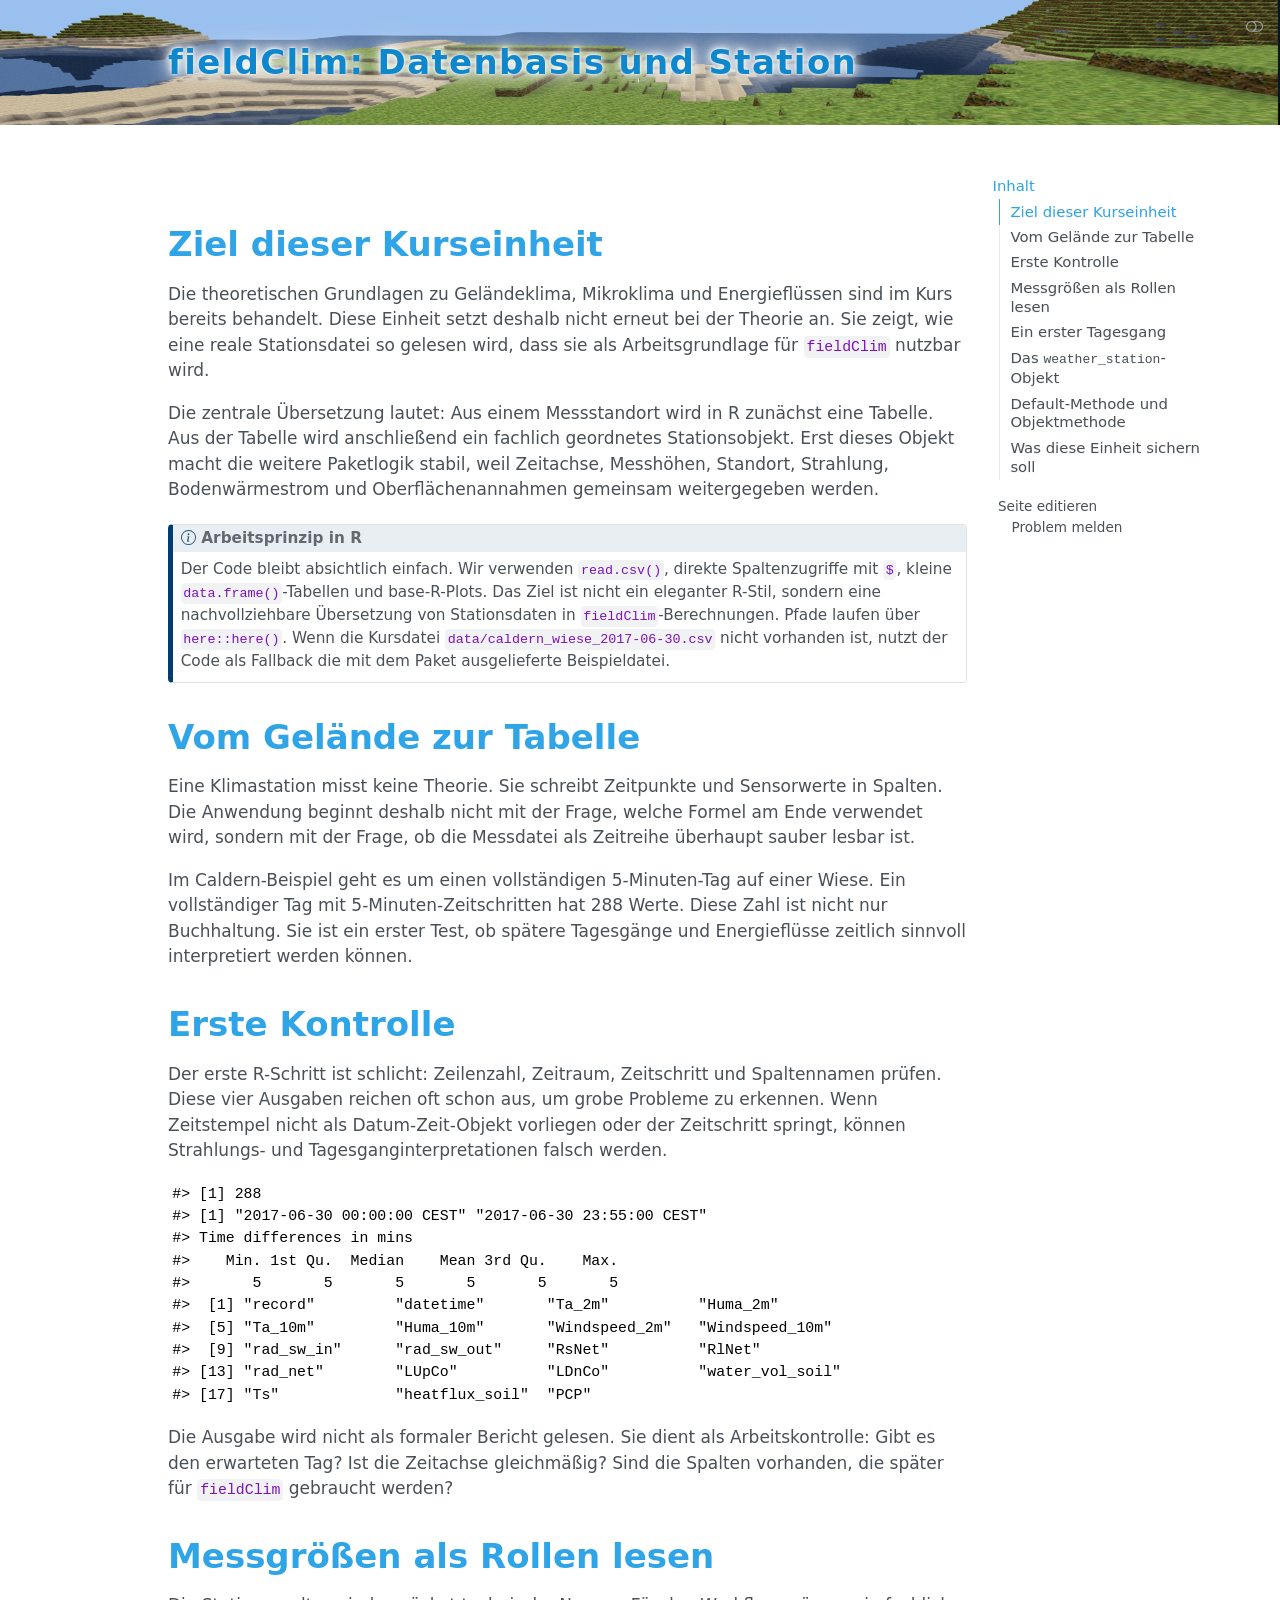
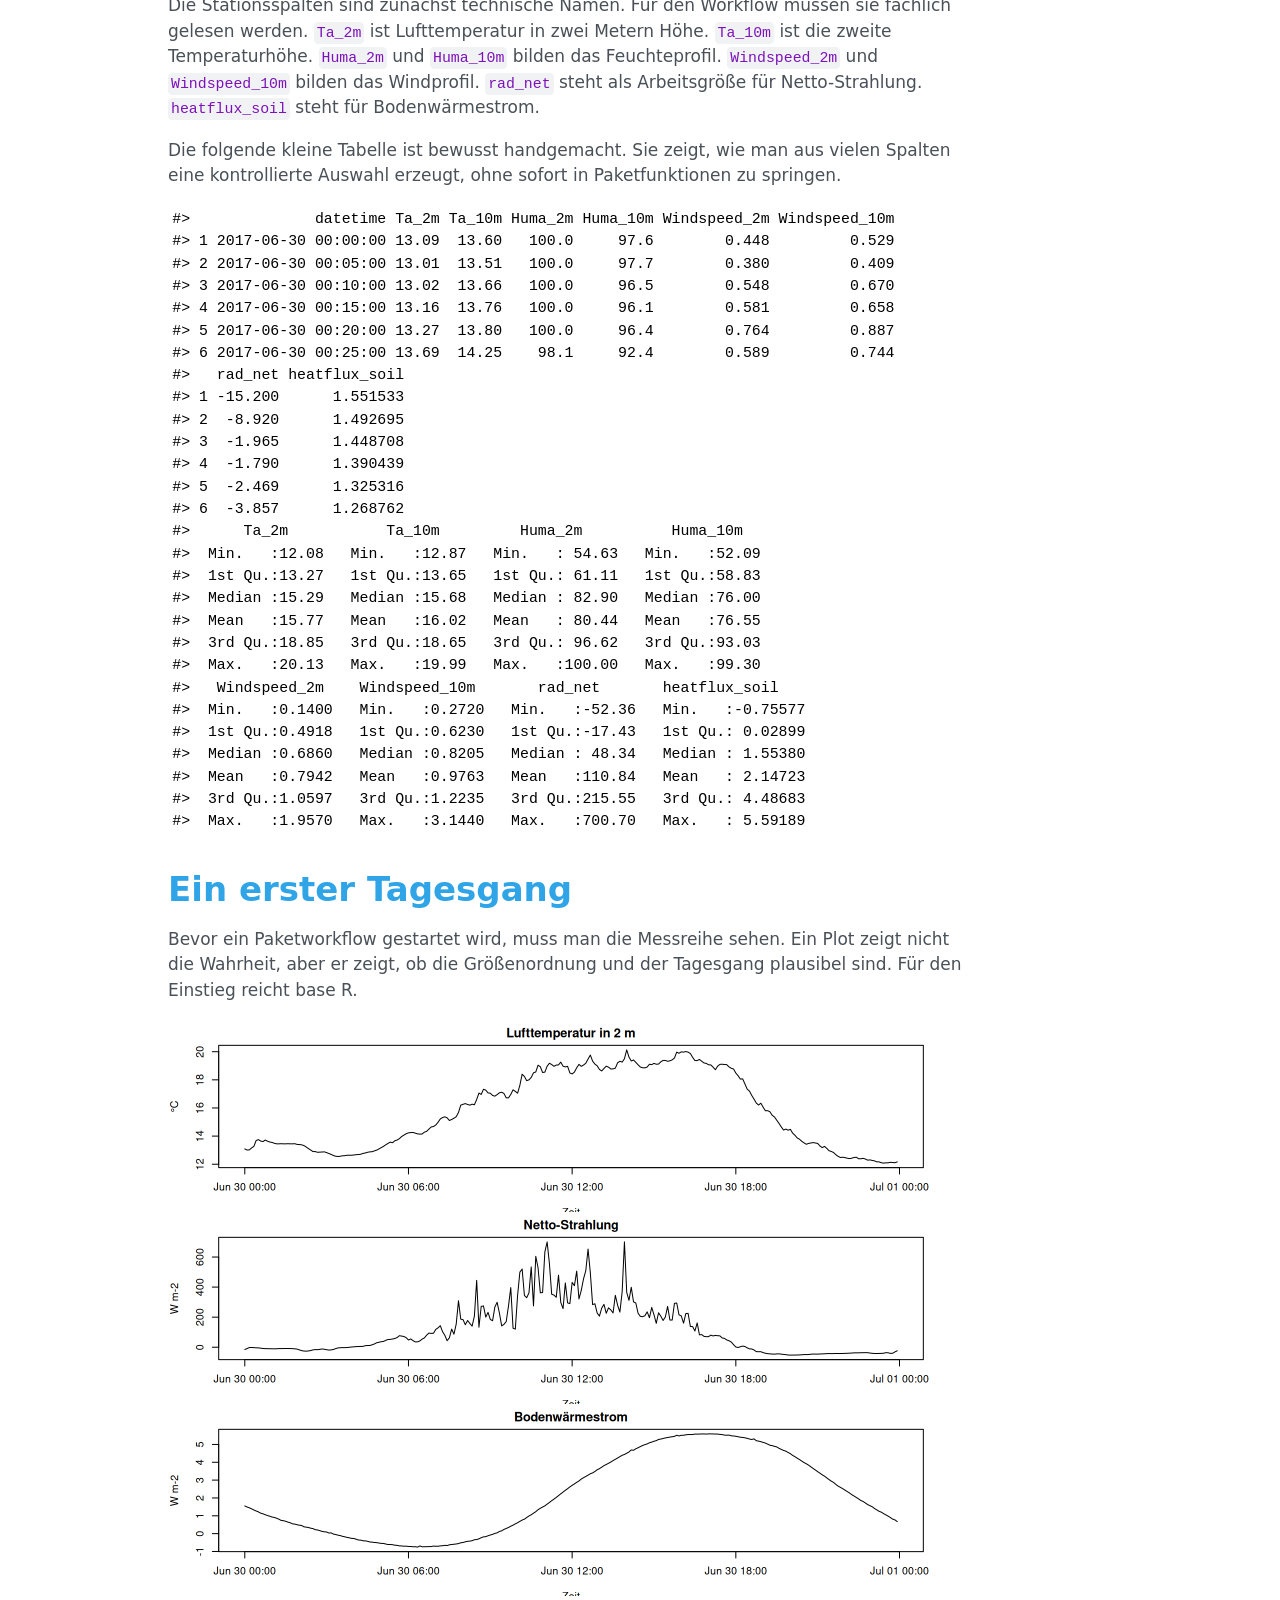
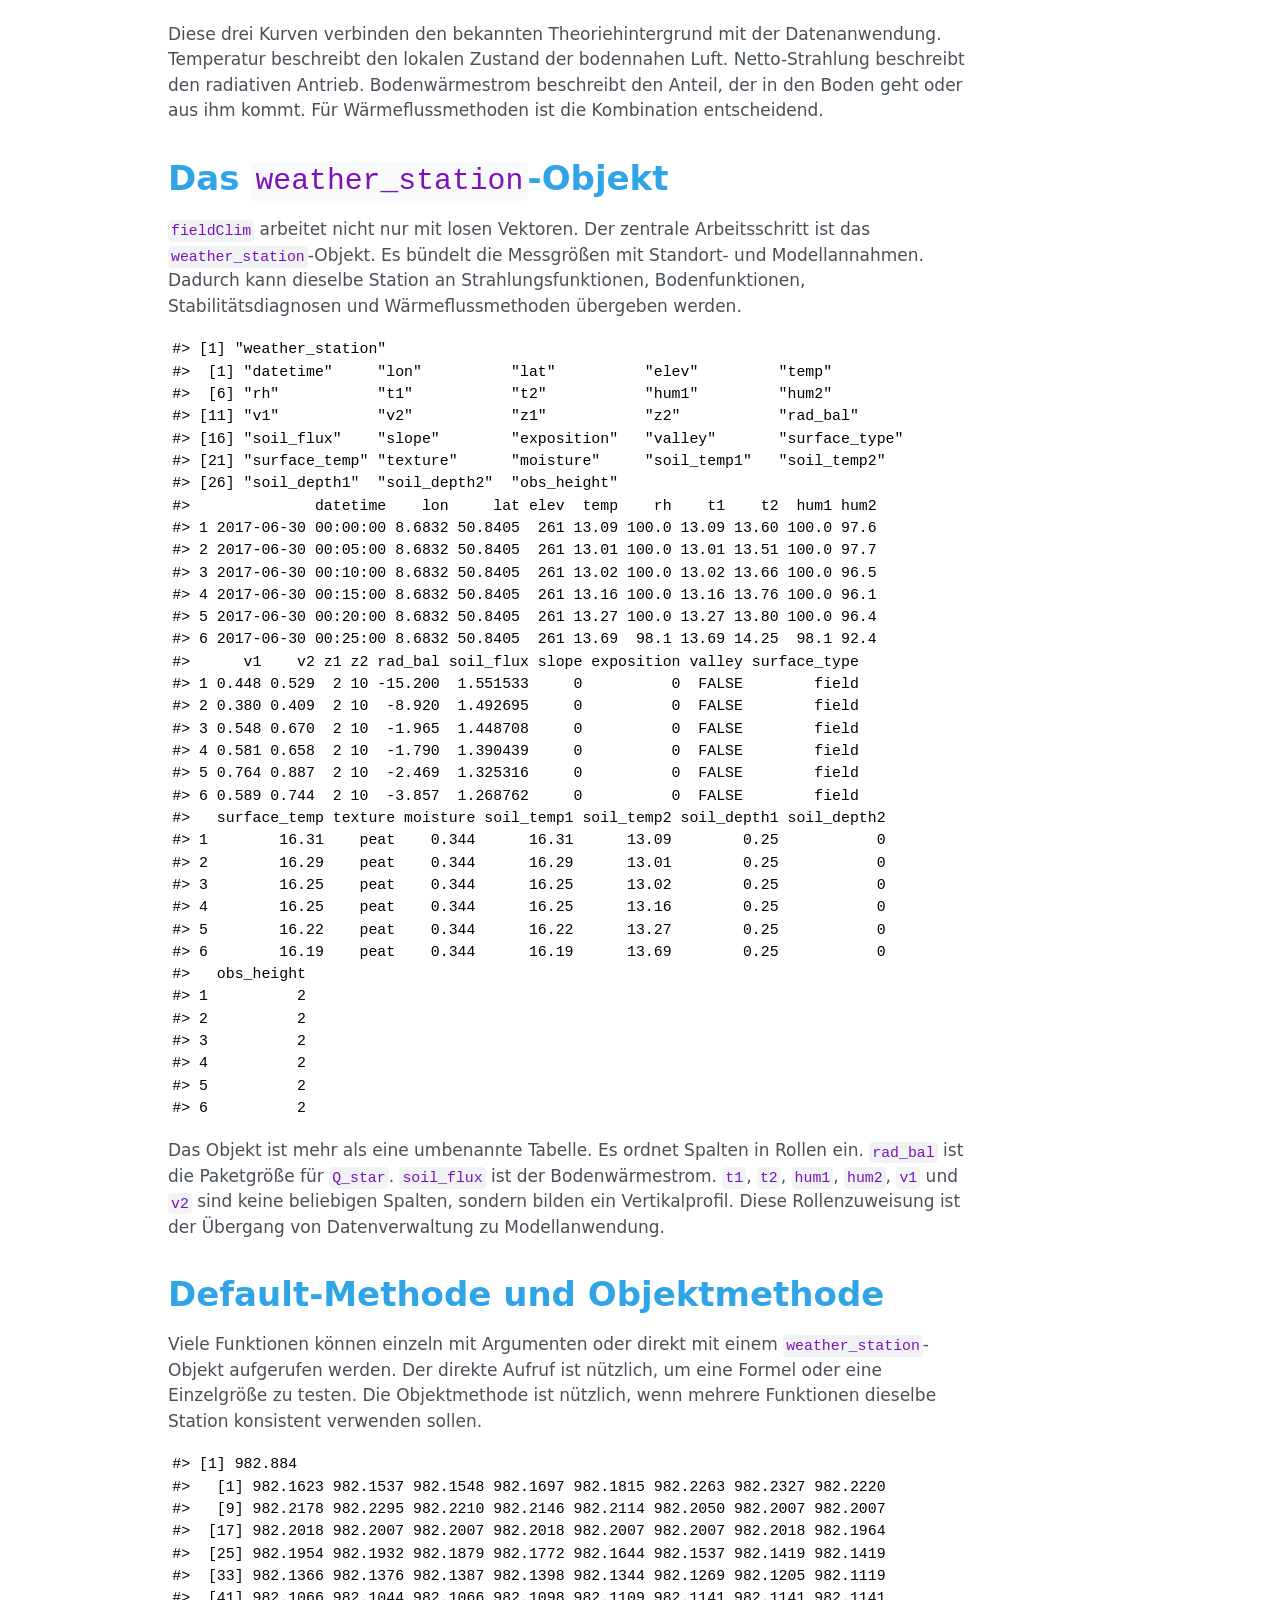
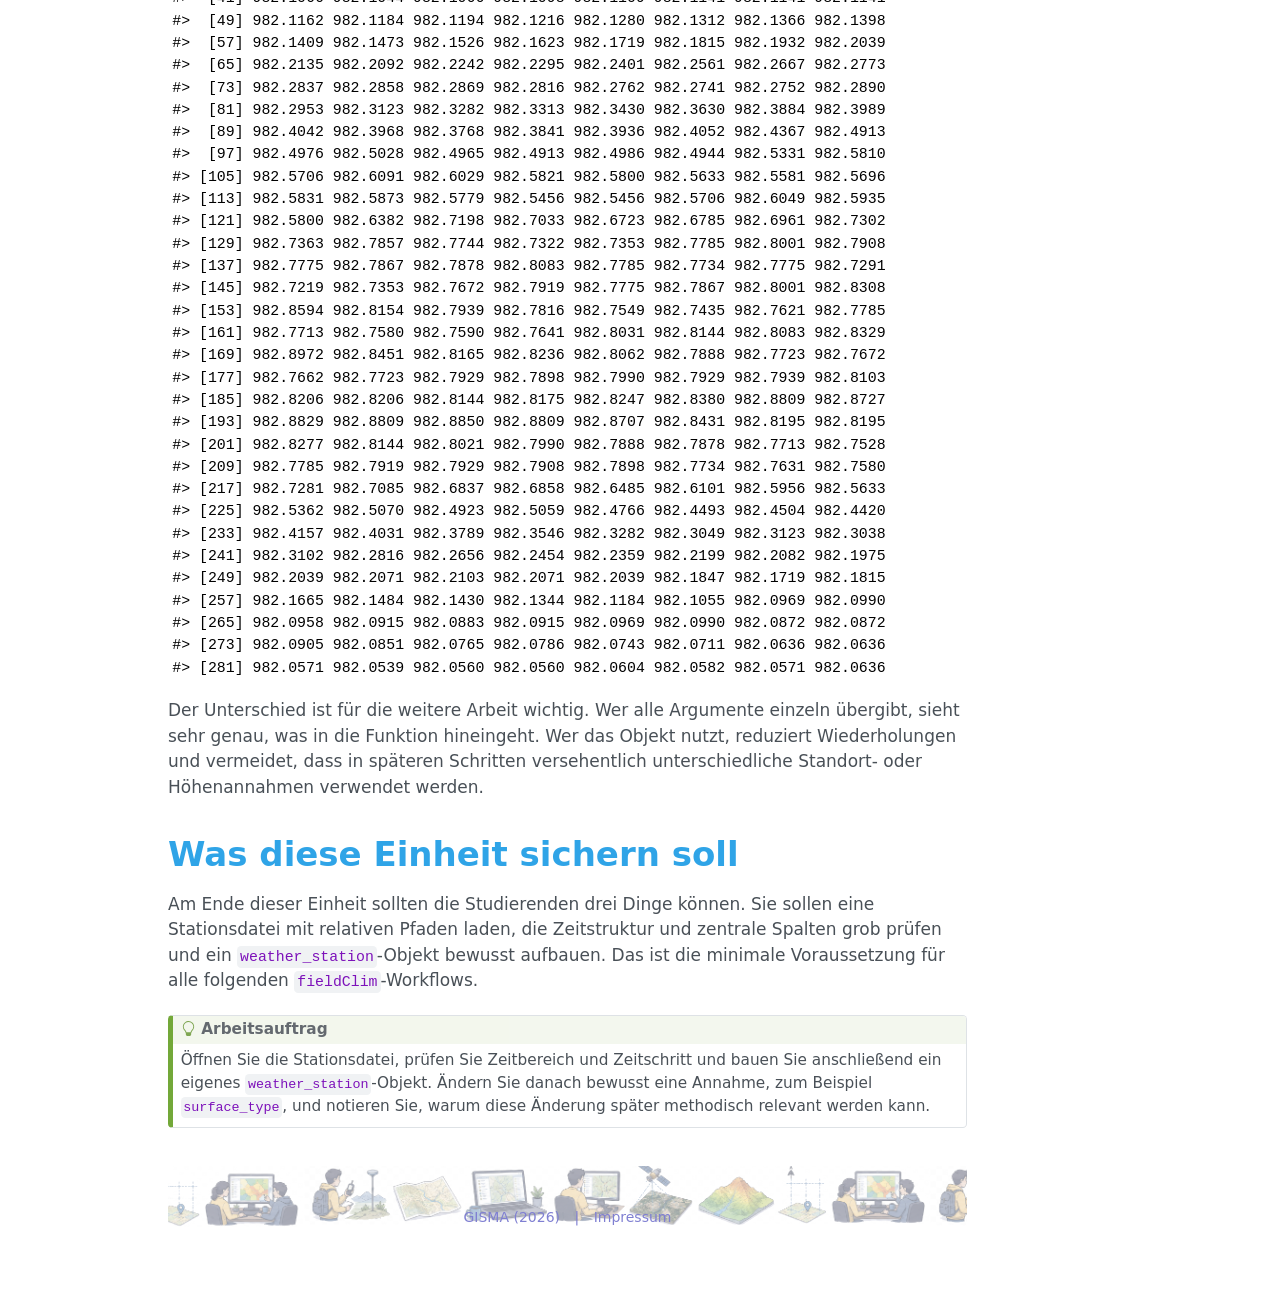
==== docs/unit01/L01_fieldclim_datenbasis_und_station.html @ e34dc6e7 "init" ====
<!DOCTYPE html>
<html xmlns="http://www.w3.org/1999/xhtml" lang="de" xml:lang="de"><head>

<meta charset="utf-8">
<meta name="generator" content="quarto-1.8.26">

<meta name="viewport" content="width=device-width, initial-scale=1.0, user-scalable=yes">


<title>fieldClim: Datenbasis und Station – Geländeklimatologie</title>
<style>
code{white-space: pre-wrap;}
span.smallcaps{font-variant: small-caps;}
div.columns{display: flex; gap: min(4vw, 1.5em);}
div.column{flex: auto; overflow-x: auto;}
div.hanging-indent{margin-left: 1.5em; text-indent: -1.5em;}
ul.task-list{list-style: none;}
ul.task-list li input[type="checkbox"] {
  width: 0.8em;
  margin: 0 0.8em 0.2em -1em; /* quarto-specific, see https://github.com/quarto-dev/quarto-cli/issues/4556 */ 
  vertical-align: middle;
}
</style>


<script src="../site_libs/quarto-nav/quarto-nav.js"></script>
<script src="../site_libs/clipboard/clipboard.min.js"></script>
<script src="../site_libs/quarto-search/autocomplete.umd.js"></script>
<script src="../site_libs/quarto-search/fuse.min.js"></script>
<script src="../site_libs/quarto-search/quarto-search.js"></script>
<meta name="quarto:offset" content="../">
<link href="..//images/logo.png" rel="icon" type="image/png">
<script src="../site_libs/quarto-html/quarto.js" type="module"></script>
<script src="../site_libs/quarto-html/tabsets/tabsets.js" type="module"></script>
<script src="../site_libs/quarto-html/axe/axe-check.js" type="module"></script>
<script src="../site_libs/quarto-html/popper.min.js"></script>
<script src="../site_libs/quarto-html/tippy.umd.min.js"></script>
<script src="../site_libs/quarto-html/anchor.min.js"></script>
<link href="../site_libs/quarto-html/tippy.css" rel="stylesheet">
<link href="../site_libs/quarto-html/quarto-syntax-highlighting-597958c53c93a607afca12fd375c57ed.css" rel="stylesheet" class="quarto-color-scheme" id="quarto-text-highlighting-styles">
<link href="../site_libs/quarto-html/quarto-syntax-highlighting-dark-7ac2f9da8c2617a4fdd15004b4601015.css" rel="stylesheet" class="quarto-color-scheme quarto-color-alternate" id="quarto-text-highlighting-styles">
<link href="../site_libs/quarto-html/quarto-syntax-highlighting-597958c53c93a607afca12fd375c57ed.css" rel="stylesheet" class="quarto-color-scheme-extra" id="quarto-text-highlighting-styles">
<script src="../site_libs/bootstrap/bootstrap.min.js"></script>
<link href="../site_libs/bootstrap/bootstrap-icons.css" rel="stylesheet">
<link href="../site_libs/bootstrap/bootstrap-ff1c0b2f8310f0453cff04f36a6b9d09.min.css" rel="stylesheet" append-hash="true" class="quarto-color-scheme" id="quarto-bootstrap" data-mode="light">
<link href="../site_libs/bootstrap/bootstrap-dark-c491359cee83905d50b347cb1f39f111.min.css" rel="stylesheet" append-hash="true" class="quarto-color-scheme quarto-color-alternate" id="quarto-bootstrap" data-mode="dark">
<link href="../site_libs/bootstrap/bootstrap-ff1c0b2f8310f0453cff04f36a6b9d09.min.css" rel="stylesheet" append-hash="true" class="quarto-color-scheme-extra" id="quarto-bootstrap" data-mode="light">
<script id="quarto-search-options" type="application/json">{
  "location": "navbar",
  "copy-button": false,
  "collapse-after": 3,
  "panel-placement": "end",
  "type": "textbox",
  "limit": 50,
  "keyboard-shortcut": [
    "f",
    "/",
    "s"
  ],
  "language": {
    "search-no-results-text": "Keine Treffer",
    "search-matching-documents-text": "Treffer",
    "search-copy-link-title": "Link in die Suche kopieren",
    "search-hide-matches-text": "Zusätzliche Treffer verbergen",
    "search-more-match-text": "weitere Treffer in diesem Dokument",
    "search-more-matches-text": "weitere Treffer in diesem Dokument",
    "search-clear-button-title": "Zurücksetzen",
    "search-text-placeholder": "",
    "search-detached-cancel-button-title": "Abbrechen",
    "search-submit-button-title": "Abschicken",
    "search-label": "Suchen"
  }
}</script>
<style>

      .quarto-title-block .quarto-title-banner h1,
      .quarto-title-block .quarto-title-banner h2,
      .quarto-title-block .quarto-title-banner h3,
      .quarto-title-block .quarto-title-banner h4,
      .quarto-title-block .quarto-title-banner h5,
      .quarto-title-block .quarto-title-banner h6
      {
        color: black;
      }

      .quarto-title-block .quarto-title-banner {
        color: black;
background-image: url(../images/splash_L01_1.png);
background-size: cover;
      }
</style>
<style>
  .footer-wrapper {
    position: relative;
  }
  .footer-banner {
    bottom: 0;
    left: 0;
    right: 0;
    height: 75px;
    text-align: center;
    line-height: 75px; /* Vertically centers text within the height */
    color: #0000A5;
    font-size: 14px; /* Smaller font size */
    z-index: 1000;
    overflow: hidden;
    background: url('../images/banner3.png') repeat-x; 
    opacity: 0.5;  /* Makes the image 50% fainter */
    
  }
    
  
  .footer-banner a {
    color: #0000A5; /* Dark red with 80% opacity */
    text-decoration: none;
    padding: 0 10px;
  }

</style>


<link rel="stylesheet" href="../css/styles.css">
<meta property="og:title" content="fieldClim: Datenbasis und Station – Geländeklimatologie">
<meta property="og:description" content="">
<meta property="og:image" content="https://gisma-courses.github.io/topoclimate/unit01/L01_fieldclim_datenbasis_und_station_files/figure-html/first-base-plot-1.png">
<meta property="og:site_name" content="Geländeklimatologie">
<meta property="og:image:height" content="1152">
<meta property="og:image:width" content="1536">
<meta name="twitter:title" content="fieldClim: Datenbasis und Station – Geländeklimatologie">
<meta name="twitter:description" content="">
<meta name="twitter:image" content="https://gisma-courses.github.io/topoclimate/unit01/L01_fieldclim_datenbasis_und_station_files/figure-html/first-base-plot-1.png">
<meta name="twitter:creator" content="@gisma">
<meta name="twitter:image-height" content="1152">
<meta name="twitter:image-width" content="1536">
<meta name="twitter:card" content="summary_large_image">
</head>

<body class="quarto-light"><script id="quarto-html-before-body" type="application/javascript">
    const toggleBodyColorMode = (bsSheetEl) => {
      const mode = bsSheetEl.getAttribute("data-mode");
      const bodyEl = window.document.querySelector("body");
      if (mode === "dark") {
        bodyEl.classList.add("quarto-dark");
        bodyEl.classList.remove("quarto-light");
      } else {
        bodyEl.classList.add("quarto-light");
        bodyEl.classList.remove("quarto-dark");
      }
    }
    const toggleBodyColorPrimary = () => {
      const bsSheetEl = window.document.querySelector("link#quarto-bootstrap:not([rel=disabled-stylesheet])");
      if (bsSheetEl) {
        toggleBodyColorMode(bsSheetEl);
      }
    }
    const setColorSchemeToggle = (alternate) => {
      const toggles = window.document.querySelectorAll('.quarto-color-scheme-toggle');
      for (let i=0; i < toggles.length; i++) {
        const toggle = toggles[i];
        if (toggle) {
          if (alternate) {
            toggle.classList.add("alternate");
          } else {
            toggle.classList.remove("alternate");
          }
        }
      }
    };
    const toggleColorMode = (alternate) => {
      // Switch the stylesheets
      const primaryStylesheets = window.document.querySelectorAll('link.quarto-color-scheme:not(.quarto-color-alternate)');
      const alternateStylesheets = window.document.querySelectorAll('link.quarto-color-scheme.quarto-color-alternate');
      manageTransitions('#quarto-margin-sidebar .nav-link', false);
      if (alternate) {
        // note: dark is layered on light, we don't disable primary!
        enableStylesheet(alternateStylesheets);
        for (const sheetNode of alternateStylesheets) {
          if (sheetNode.id === "quarto-bootstrap") {
            toggleBodyColorMode(sheetNode);
          }
        }
      } else {
        disableStylesheet(alternateStylesheets);
        enableStylesheet(primaryStylesheets)
        toggleBodyColorPrimary();
      }
      manageTransitions('#quarto-margin-sidebar .nav-link', true);
      // Switch the toggles
      setColorSchemeToggle(alternate)
      // Hack to workaround the fact that safari doesn't
      // properly recolor the scrollbar when toggling (#1455)
      if (navigator.userAgent.indexOf('Safari') > 0 && navigator.userAgent.indexOf('Chrome') == -1) {
        manageTransitions("body", false);
        window.scrollTo(0, 1);
        setTimeout(() => {
          window.scrollTo(0, 0);
          manageTransitions("body", true);
        }, 40);
      }
    }
    const disableStylesheet = (stylesheets) => {
      for (let i=0; i < stylesheets.length; i++) {
        const stylesheet = stylesheets[i];
        stylesheet.rel = 'disabled-stylesheet';
      }
    }
    const enableStylesheet = (stylesheets) => {
      for (let i=0; i < stylesheets.length; i++) {
        const stylesheet = stylesheets[i];
        if(stylesheet.rel !== 'stylesheet') { // for Chrome, which will still FOUC without this check
          stylesheet.rel = 'stylesheet';
        }
      }
    }
    const manageTransitions = (selector, allowTransitions) => {
      const els = window.document.querySelectorAll(selector);
      for (let i=0; i < els.length; i++) {
        const el = els[i];
        if (allowTransitions) {
          el.classList.remove('notransition');
        } else {
          el.classList.add('notransition');
        }
      }
    }
    const isFileUrl = () => {
      return window.location.protocol === 'file:';
    }
    const hasAlternateSentinel = () => {
      let styleSentinel = getColorSchemeSentinel();
      if (styleSentinel !== null) {
        return styleSentinel === "alternate";
      } else {
        return false;
      }
    }
    const setStyleSentinel = (alternate) => {
      const value = alternate ? "alternate" : "default";
      if (!isFileUrl()) {
        window.localStorage.setItem("quarto-color-scheme", value);
      } else {
        localAlternateSentinel = value;
      }
    }
    const getColorSchemeSentinel = () => {
      if (!isFileUrl()) {
        const storageValue = window.localStorage.getItem("quarto-color-scheme");
        return storageValue != null ? storageValue : localAlternateSentinel;
      } else {
        return localAlternateSentinel;
      }
    }
    const toggleGiscusIfUsed = (isAlternate, darkModeDefault) => {
      const baseTheme = document.querySelector('#giscus-base-theme')?.value ?? 'light';
      const alternateTheme = document.querySelector('#giscus-alt-theme')?.value ?? 'dark';
      let newTheme = '';
      if(authorPrefersDark) {
        newTheme = isAlternate ? baseTheme : alternateTheme;
      } else {
        newTheme = isAlternate ? alternateTheme : baseTheme;
      }
      const changeGiscusTheme = () => {
        // From: https://github.com/giscus/giscus/issues/336
        const sendMessage = (message) => {
          const iframe = document.querySelector('iframe.giscus-frame');
          if (!iframe) return;
          iframe.contentWindow.postMessage({ giscus: message }, 'https://giscus.app');
        }
        sendMessage({
          setConfig: {
            theme: newTheme
          }
        });
      }
      const isGiscussLoaded = window.document.querySelector('iframe.giscus-frame') !== null;
      if (isGiscussLoaded) {
        changeGiscusTheme();
      }
    };
    const authorPrefersDark = false;
    const darkModeDefault = authorPrefersDark;
      document.querySelector('link#quarto-text-highlighting-styles.quarto-color-scheme-extra').rel = 'disabled-stylesheet';
      document.querySelector('link#quarto-bootstrap.quarto-color-scheme-extra').rel = 'disabled-stylesheet';
    let localAlternateSentinel = darkModeDefault ? 'alternate' : 'default';
    // Dark / light mode switch
    window.quartoToggleColorScheme = () => {
      // Read the current dark / light value
      let toAlternate = !hasAlternateSentinel();
      toggleColorMode(toAlternate);
      setStyleSentinel(toAlternate);
      toggleGiscusIfUsed(toAlternate, darkModeDefault);
      window.dispatchEvent(new Event('resize'));
    };
    // Switch to dark mode if need be
    if (hasAlternateSentinel()) {
      toggleColorMode(true);
    } else {
      toggleColorMode(false);
    }
  </script>

<div id="quarto-search-results"></div>
<!-- content -->
<header id="title-block-header" class="quarto-title-block default page-columns page-full">
  <div class="quarto-title-banner page-columns page-full">
    <div class="quarto-title column-body">
      <h1 class="title">fieldClim: Datenbasis und Station</h1>
                      </div>
  </div>
    
  
  <div class="quarto-title-meta">

      
    
      
    </div>
    
  
  </header><div id="quarto-content" class="quarto-container page-columns page-rows-contents page-layout-article">
<!-- sidebar -->
<!-- margin-sidebar -->
    <div id="quarto-margin-sidebar" class="sidebar margin-sidebar">
        <nav id="TOC" role="doc-toc" class="toc-active">
    <h2 id="toc-title">Inhalt</h2>
   
  <ul>
  <li><a href="#ziel-dieser-kurseinheit" id="toc-ziel-dieser-kurseinheit" class="nav-link active" data-scroll-target="#ziel-dieser-kurseinheit">Ziel dieser Kurseinheit</a></li>
  <li><a href="#vom-gelände-zur-tabelle" id="toc-vom-gelände-zur-tabelle" class="nav-link" data-scroll-target="#vom-gelände-zur-tabelle">Vom Gelände zur Tabelle</a></li>
  <li><a href="#erste-kontrolle" id="toc-erste-kontrolle" class="nav-link" data-scroll-target="#erste-kontrolle">Erste Kontrolle</a></li>
  <li><a href="#messgrößen-als-rollen-lesen" id="toc-messgrößen-als-rollen-lesen" class="nav-link" data-scroll-target="#messgrößen-als-rollen-lesen">Messgrößen als Rollen lesen</a></li>
  <li><a href="#ein-erster-tagesgang" id="toc-ein-erster-tagesgang" class="nav-link" data-scroll-target="#ein-erster-tagesgang">Ein erster Tagesgang</a></li>
  <li><a href="#das-weather_station-objekt" id="toc-das-weather_station-objekt" class="nav-link" data-scroll-target="#das-weather_station-objekt">Das <code>weather_station</code>-Objekt</a></li>
  <li><a href="#default-methode-und-objektmethode" id="toc-default-methode-und-objektmethode" class="nav-link" data-scroll-target="#default-methode-und-objektmethode">Default-Methode und Objektmethode</a></li>
  <li><a href="#was-diese-einheit-sichern-soll" id="toc-was-diese-einheit-sichern-soll" class="nav-link" data-scroll-target="#was-diese-einheit-sichern-soll">Was diese Einheit sichern soll</a></li>
  </ul>
<div class="toc-actions"><ul><li><a href="https://github.com/gisma-courses/topoclimate/edit/master/unit01/L01_fieldclim_datenbasis_und_station.qmd" class="toc-action"><i class="bi bi-github"></i>Seite editieren</a></li><li><a href="https://github.com/gisma-courses/topoclimate/issues/new" class="toc-action"><i class="bi empty"></i>Problem melden</a></li></ul></div></nav>
    </div>
<!-- main -->
<main class="content quarto-banner-title-block" id="quarto-document-content">






<section id="ziel-dieser-kurseinheit" class="level1">
<h1>Ziel dieser Kurseinheit</h1>
<p>Die theoretischen Grundlagen zu Geländeklima, Mikroklima und Energieflüssen sind im Kurs bereits behandelt. Diese Einheit setzt deshalb nicht erneut bei der Theorie an. Sie zeigt, wie eine reale Stationsdatei so gelesen wird, dass sie als Arbeitsgrundlage für <code>fieldClim</code> nutzbar wird.</p>
<p>Die zentrale Übersetzung lautet: Aus einem Messstandort wird in R zunächst eine Tabelle. Aus der Tabelle wird anschließend ein fachlich geordnetes Stationsobjekt. Erst dieses Objekt macht die weitere Paketlogik stabil, weil Zeitachse, Messhöhen, Standort, Strahlung, Bodenwärmestrom und Oberflächenannahmen gemeinsam weitergegeben werden.</p>
<div class="callout callout-style-default callout-note callout-titled" title="Arbeitsprinzip in R">
<div class="callout-header d-flex align-content-center">
<div class="callout-icon-container">
<i class="callout-icon"></i>
</div>
<div class="callout-title-container flex-fill">
<span class="screen-reader-only">Hinweis</span>Arbeitsprinzip in R
</div>
</div>
<div class="callout-body-container callout-body">
<p>Der Code bleibt absichtlich einfach. Wir verwenden <code>read.csv()</code>, direkte Spaltenzugriffe mit <code>$</code>, kleine <code>data.frame()</code>-Tabellen und base-R-Plots. Das Ziel ist nicht ein eleganter R-Stil, sondern eine nachvollziehbare Übersetzung von Stationsdaten in <code>fieldClim</code>-Berechnungen. Pfade laufen über <code>here::here()</code>. Wenn die Kursdatei <code>data/caldern_wiese_2017-06-30.csv</code> nicht vorhanden ist, nutzt der Code als Fallback die mit dem Paket ausgelieferte Beispieldatei.</p>
</div>
</div>
</section>
<section id="vom-gelände-zur-tabelle" class="level1">
<h1>Vom Gelände zur Tabelle</h1>
<p>Eine Klimastation misst keine Theorie. Sie schreibt Zeitpunkte und Sensorwerte in Spalten. Die Anwendung beginnt deshalb nicht mit der Frage, welche Formel am Ende verwendet wird, sondern mit der Frage, ob die Messdatei als Zeitreihe überhaupt sauber lesbar ist.</p>
<p>Im Caldern-Beispiel geht es um einen vollständigen 5-Minuten-Tag auf einer Wiese. Ein vollständiger Tag mit 5-Minuten-Zeitschritten hat 288 Werte. Diese Zahl ist nicht nur Buchhaltung. Sie ist ein erster Test, ob spätere Tagesgänge und Energieflüsse zeitlich sinnvoll interpretiert werden können.</p>
</section>
<section id="erste-kontrolle" class="level1">
<h1>Erste Kontrolle</h1>
<p>Der erste R-Schritt ist schlicht: Zeilenzahl, Zeitraum, Zeitschritt und Spaltennamen prüfen. Diese vier Ausgaben reichen oft schon aus, um grobe Probleme zu erkennen. Wenn Zeitstempel nicht als Datum-Zeit-Objekt vorliegen oder der Zeitschritt springt, können Strahlungs- und Tagesganginterpretationen falsch werden.</p>
<div class="cell">
<pre><code>#&gt; [1] 288
#&gt; [1] "2017-06-30 00:00:00 CEST" "2017-06-30 23:55:00 CEST"
#&gt; Time differences in mins
#&gt;    Min. 1st Qu.  Median    Mean 3rd Qu.    Max. 
#&gt;       5       5       5       5       5       5
#&gt;  [1] "record"         "datetime"       "Ta_2m"          "Huma_2m"       
#&gt;  [5] "Ta_10m"         "Huma_10m"       "Windspeed_2m"   "Windspeed_10m" 
#&gt;  [9] "rad_sw_in"      "rad_sw_out"     "RsNet"          "RlNet"         
#&gt; [13] "rad_net"        "LUpCo"          "LDnCo"          "water_vol_soil"
#&gt; [17] "Ts"             "heatflux_soil"  "PCP"</code></pre>
</div>
<p>Die Ausgabe wird nicht als formaler Bericht gelesen. Sie dient als Arbeitskontrolle: Gibt es den erwarteten Tag? Ist die Zeitachse gleichmäßig? Sind die Spalten vorhanden, die später für <code>fieldClim</code> gebraucht werden?</p>
</section>
<section id="messgrößen-als-rollen-lesen" class="level1">
<h1>Messgrößen als Rollen lesen</h1>
<p>Die Stationsspalten sind zunächst technische Namen. Für den Workflow müssen sie fachlich gelesen werden. <code>Ta_2m</code> ist Lufttemperatur in zwei Metern Höhe. <code>Ta_10m</code> ist die zweite Temperaturhöhe. <code>Huma_2m</code> und <code>Huma_10m</code> bilden das Feuchteprofil. <code>Windspeed_2m</code> und <code>Windspeed_10m</code> bilden das Windprofil. <code>rad_net</code> steht als Arbeitsgröße für Netto-Strahlung. <code>heatflux_soil</code> steht für Bodenwärmestrom.</p>
<p>Die folgende kleine Tabelle ist bewusst handgemacht. Sie zeigt, wie man aus vielen Spalten eine kontrollierte Auswahl erzeugt, ohne sofort in Paketfunktionen zu springen.</p>
<div class="cell">
<pre><code>#&gt;              datetime Ta_2m Ta_10m Huma_2m Huma_10m Windspeed_2m Windspeed_10m
#&gt; 1 2017-06-30 00:00:00 13.09  13.60   100.0     97.6        0.448         0.529
#&gt; 2 2017-06-30 00:05:00 13.01  13.51   100.0     97.7        0.380         0.409
#&gt; 3 2017-06-30 00:10:00 13.02  13.66   100.0     96.5        0.548         0.670
#&gt; 4 2017-06-30 00:15:00 13.16  13.76   100.0     96.1        0.581         0.658
#&gt; 5 2017-06-30 00:20:00 13.27  13.80   100.0     96.4        0.764         0.887
#&gt; 6 2017-06-30 00:25:00 13.69  14.25    98.1     92.4        0.589         0.744
#&gt;   rad_net heatflux_soil
#&gt; 1 -15.200      1.551533
#&gt; 2  -8.920      1.492695
#&gt; 3  -1.965      1.448708
#&gt; 4  -1.790      1.390439
#&gt; 5  -2.469      1.325316
#&gt; 6  -3.857      1.268762
#&gt;      Ta_2m           Ta_10m         Huma_2m          Huma_10m    
#&gt;  Min.   :12.08   Min.   :12.87   Min.   : 54.63   Min.   :52.09  
#&gt;  1st Qu.:13.27   1st Qu.:13.65   1st Qu.: 61.11   1st Qu.:58.83  
#&gt;  Median :15.29   Median :15.68   Median : 82.90   Median :76.00  
#&gt;  Mean   :15.77   Mean   :16.02   Mean   : 80.44   Mean   :76.55  
#&gt;  3rd Qu.:18.85   3rd Qu.:18.65   3rd Qu.: 96.62   3rd Qu.:93.03  
#&gt;  Max.   :20.13   Max.   :19.99   Max.   :100.00   Max.   :99.30  
#&gt;   Windspeed_2m    Windspeed_10m       rad_net       heatflux_soil     
#&gt;  Min.   :0.1400   Min.   :0.2720   Min.   :-52.36   Min.   :-0.75577  
#&gt;  1st Qu.:0.4918   1st Qu.:0.6230   1st Qu.:-17.43   1st Qu.: 0.02899  
#&gt;  Median :0.6860   Median :0.8205   Median : 48.34   Median : 1.55380  
#&gt;  Mean   :0.7942   Mean   :0.9763   Mean   :110.84   Mean   : 2.14723  
#&gt;  3rd Qu.:1.0597   3rd Qu.:1.2235   3rd Qu.:215.55   3rd Qu.: 4.48683  
#&gt;  Max.   :1.9570   Max.   :3.1440   Max.   :700.70   Max.   : 5.59189</code></pre>
</div>
</section>
<section id="ein-erster-tagesgang" class="level1">
<h1>Ein erster Tagesgang</h1>
<p>Bevor ein Paketworkflow gestartet wird, muss man die Messreihe sehen. Ein Plot zeigt nicht die Wahrheit, aber er zeigt, ob die Größenordnung und der Tagesgang plausibel sind. Für den Einstieg reicht base R.</p>
<div class="cell">
<div class="cell-output-display">
<div>
<figure class="figure">
<p><img src="L01_fieldclim_datenbasis_und_station_files/figure-html/first-base-plot-1.png" class="img-fluid figure-img" width="768"></p>
</figure>
</div>
</div>
</div>
<p>Diese drei Kurven verbinden den bekannten Theoriehintergrund mit der Datenanwendung. Temperatur beschreibt den lokalen Zustand der bodennahen Luft. Netto-Strahlung beschreibt den radiativen Antrieb. Bodenwärmestrom beschreibt den Anteil, der in den Boden geht oder aus ihm kommt. Für Wärmeflussmethoden ist die Kombination entscheidend.</p>
</section>
<section id="das-weather_station-objekt" class="level1">
<h1>Das <code>weather_station</code>-Objekt</h1>
<p><code>fieldClim</code> arbeitet nicht nur mit losen Vektoren. Der zentrale Arbeitsschritt ist das <code>weather_station</code>-Objekt. Es bündelt die Messgrößen mit Standort- und Modellannahmen. Dadurch kann dieselbe Station an Strahlungsfunktionen, Bodenfunktionen, Stabilitätsdiagnosen und Wärmeflussmethoden übergeben werden.</p>
<div class="cell">
<pre><code>#&gt; [1] "weather_station"
#&gt;  [1] "datetime"     "lon"          "lat"          "elev"         "temp"        
#&gt;  [6] "rh"           "t1"           "t2"           "hum1"         "hum2"        
#&gt; [11] "v1"           "v2"           "z1"           "z2"           "rad_bal"     
#&gt; [16] "soil_flux"    "slope"        "exposition"   "valley"       "surface_type"
#&gt; [21] "surface_temp" "texture"      "moisture"     "soil_temp1"   "soil_temp2"  
#&gt; [26] "soil_depth1"  "soil_depth2"  "obs_height"
#&gt;              datetime    lon     lat elev  temp    rh    t1    t2  hum1 hum2
#&gt; 1 2017-06-30 00:00:00 8.6832 50.8405  261 13.09 100.0 13.09 13.60 100.0 97.6
#&gt; 2 2017-06-30 00:05:00 8.6832 50.8405  261 13.01 100.0 13.01 13.51 100.0 97.7
#&gt; 3 2017-06-30 00:10:00 8.6832 50.8405  261 13.02 100.0 13.02 13.66 100.0 96.5
#&gt; 4 2017-06-30 00:15:00 8.6832 50.8405  261 13.16 100.0 13.16 13.76 100.0 96.1
#&gt; 5 2017-06-30 00:20:00 8.6832 50.8405  261 13.27 100.0 13.27 13.80 100.0 96.4
#&gt; 6 2017-06-30 00:25:00 8.6832 50.8405  261 13.69  98.1 13.69 14.25  98.1 92.4
#&gt;      v1    v2 z1 z2 rad_bal soil_flux slope exposition valley surface_type
#&gt; 1 0.448 0.529  2 10 -15.200  1.551533     0          0  FALSE        field
#&gt; 2 0.380 0.409  2 10  -8.920  1.492695     0          0  FALSE        field
#&gt; 3 0.548 0.670  2 10  -1.965  1.448708     0          0  FALSE        field
#&gt; 4 0.581 0.658  2 10  -1.790  1.390439     0          0  FALSE        field
#&gt; 5 0.764 0.887  2 10  -2.469  1.325316     0          0  FALSE        field
#&gt; 6 0.589 0.744  2 10  -3.857  1.268762     0          0  FALSE        field
#&gt;   surface_temp texture moisture soil_temp1 soil_temp2 soil_depth1 soil_depth2
#&gt; 1        16.31    peat    0.344      16.31      13.09        0.25           0
#&gt; 2        16.29    peat    0.344      16.29      13.01        0.25           0
#&gt; 3        16.25    peat    0.344      16.25      13.02        0.25           0
#&gt; 4        16.25    peat    0.344      16.25      13.16        0.25           0
#&gt; 5        16.22    peat    0.344      16.22      13.27        0.25           0
#&gt; 6        16.19    peat    0.344      16.19      13.69        0.25           0
#&gt;   obs_height
#&gt; 1          2
#&gt; 2          2
#&gt; 3          2
#&gt; 4          2
#&gt; 5          2
#&gt; 6          2</code></pre>
</div>
<p>Das Objekt ist mehr als eine umbenannte Tabelle. Es ordnet Spalten in Rollen ein. <code>rad_bal</code> ist die Paketgröße für <code>Q_star</code>. <code>soil_flux</code> ist der Bodenwärmestrom. <code>t1</code>, <code>t2</code>, <code>hum1</code>, <code>hum2</code>, <code>v1</code> und <code>v2</code> sind keine beliebigen Spalten, sondern bilden ein Vertikalprofil. Diese Rollenzuweisung ist der Übergang von Datenverwaltung zu Modellanwendung.</p>
</section>
<section id="default-methode-und-objektmethode" class="level1">
<h1>Default-Methode und Objektmethode</h1>
<p>Viele Funktionen können einzeln mit Argumenten oder direkt mit einem <code>weather_station</code>-Objekt aufgerufen werden. Der direkte Aufruf ist nützlich, um eine Formel oder eine Einzelgröße zu testen. Die Objektmethode ist nützlich, wenn mehrere Funktionen dieselbe Station konsistent verwenden sollen.</p>
<div class="cell">
<pre><code>#&gt; [1] 982.884
#&gt;   [1] 982.1623 982.1537 982.1548 982.1697 982.1815 982.2263 982.2327 982.2220
#&gt;   [9] 982.2178 982.2295 982.2210 982.2146 982.2114 982.2050 982.2007 982.2007
#&gt;  [17] 982.2018 982.2007 982.2007 982.2018 982.2007 982.2007 982.2018 982.1964
#&gt;  [25] 982.1954 982.1932 982.1879 982.1772 982.1644 982.1537 982.1419 982.1419
#&gt;  [33] 982.1366 982.1376 982.1387 982.1398 982.1344 982.1269 982.1205 982.1119
#&gt;  [41] 982.1066 982.1044 982.1066 982.1098 982.1109 982.1141 982.1141 982.1141
#&gt;  [49] 982.1162 982.1184 982.1194 982.1216 982.1280 982.1312 982.1366 982.1398
#&gt;  [57] 982.1409 982.1473 982.1526 982.1623 982.1719 982.1815 982.1932 982.2039
#&gt;  [65] 982.2135 982.2092 982.2242 982.2295 982.2401 982.2561 982.2667 982.2773
#&gt;  [73] 982.2837 982.2858 982.2869 982.2816 982.2762 982.2741 982.2752 982.2890
#&gt;  [81] 982.2953 982.3123 982.3282 982.3313 982.3430 982.3630 982.3884 982.3989
#&gt;  [89] 982.4042 982.3968 982.3768 982.3841 982.3936 982.4052 982.4367 982.4913
#&gt;  [97] 982.4976 982.5028 982.4965 982.4913 982.4986 982.4944 982.5331 982.5810
#&gt; [105] 982.5706 982.6091 982.6029 982.5821 982.5800 982.5633 982.5581 982.5696
#&gt; [113] 982.5831 982.5873 982.5779 982.5456 982.5456 982.5706 982.6049 982.5935
#&gt; [121] 982.5800 982.6382 982.7198 982.7033 982.6723 982.6785 982.6961 982.7302
#&gt; [129] 982.7363 982.7857 982.7744 982.7322 982.7353 982.7785 982.8001 982.7908
#&gt; [137] 982.7775 982.7867 982.7878 982.8083 982.7785 982.7734 982.7775 982.7291
#&gt; [145] 982.7219 982.7353 982.7672 982.7919 982.7775 982.7867 982.8001 982.8308
#&gt; [153] 982.8594 982.8154 982.7939 982.7816 982.7549 982.7435 982.7621 982.7785
#&gt; [161] 982.7713 982.7580 982.7590 982.7641 982.8031 982.8144 982.8083 982.8329
#&gt; [169] 982.8972 982.8451 982.8165 982.8236 982.8062 982.7888 982.7723 982.7672
#&gt; [177] 982.7662 982.7723 982.7929 982.7898 982.7990 982.7929 982.7939 982.8103
#&gt; [185] 982.8206 982.8206 982.8144 982.8175 982.8247 982.8380 982.8809 982.8727
#&gt; [193] 982.8829 982.8809 982.8850 982.8809 982.8707 982.8431 982.8195 982.8195
#&gt; [201] 982.8277 982.8144 982.8021 982.7990 982.7888 982.7878 982.7713 982.7528
#&gt; [209] 982.7785 982.7919 982.7929 982.7908 982.7898 982.7734 982.7631 982.7580
#&gt; [217] 982.7281 982.7085 982.6837 982.6858 982.6485 982.6101 982.5956 982.5633
#&gt; [225] 982.5362 982.5070 982.4923 982.5059 982.4766 982.4493 982.4504 982.4420
#&gt; [233] 982.4157 982.4031 982.3789 982.3546 982.3282 982.3049 982.3123 982.3038
#&gt; [241] 982.3102 982.2816 982.2656 982.2454 982.2359 982.2199 982.2082 982.1975
#&gt; [249] 982.2039 982.2071 982.2103 982.2071 982.2039 982.1847 982.1719 982.1815
#&gt; [257] 982.1665 982.1484 982.1430 982.1344 982.1184 982.1055 982.0969 982.0990
#&gt; [265] 982.0958 982.0915 982.0883 982.0915 982.0969 982.0990 982.0872 982.0872
#&gt; [273] 982.0905 982.0851 982.0765 982.0786 982.0743 982.0711 982.0636 982.0636
#&gt; [281] 982.0571 982.0539 982.0560 982.0560 982.0604 982.0582 982.0571 982.0636</code></pre>
</div>
<p>Der Unterschied ist für die weitere Arbeit wichtig. Wer alle Argumente einzeln übergibt, sieht sehr genau, was in die Funktion hineingeht. Wer das Objekt nutzt, reduziert Wiederholungen und vermeidet, dass in späteren Schritten versehentlich unterschiedliche Standort- oder Höhenannahmen verwendet werden.</p>
</section>
<section id="was-diese-einheit-sichern-soll" class="level1">
<h1>Was diese Einheit sichern soll</h1>
<p>Am Ende dieser Einheit sollten die Studierenden drei Dinge können. Sie sollen eine Stationsdatei mit relativen Pfaden laden, die Zeitstruktur und zentrale Spalten grob prüfen und ein <code>weather_station</code>-Objekt bewusst aufbauen. Das ist die minimale Voraussetzung für alle folgenden <code>fieldClim</code>-Workflows.</p>
<div class="callout callout-style-default callout-tip callout-titled" title="Arbeitsauftrag">
<div class="callout-header d-flex align-content-center">
<div class="callout-icon-container">
<i class="callout-icon"></i>
</div>
<div class="callout-title-container flex-fill">
<span class="screen-reader-only">Tipp</span>Arbeitsauftrag
</div>
</div>
<div class="callout-body-container callout-body">
<p>Öffnen Sie die Stationsdatei, prüfen Sie Zeitbereich und Zeitschritt und bauen Sie anschließend ein eigenes <code>weather_station</code>-Objekt. Ändern Sie danach bewusst eine Annahme, zum Beispiel <code>surface_type</code>, und notieren Sie, warum diese Änderung später methodisch relevant werden kann.</p>
</div>
</div>


</section>

</main> <!-- /main -->
<div class="footer-banner">

    <a href="https://gisma-courses.github.io/gc/" target="_blank">GISMA (2026)</a> |
    <a href="../unit00/impressum.html" target="_blank">Impressum</a>

</div>


<script id="quarto-html-after-body" type="application/javascript">
  window.document.addEventListener("DOMContentLoaded", function (event) {
    // Ensure there is a toggle, if there isn't float one in the top right
    if (window.document.querySelector('.quarto-color-scheme-toggle') === null) {
      const a = window.document.createElement('a');
      a.classList.add('top-right');
      a.classList.add('quarto-color-scheme-toggle');
      a.href = "";
      a.onclick = function() { try { window.quartoToggleColorScheme(); } catch {} return false; };
      const i = window.document.createElement("i");
      i.classList.add('bi');
      a.appendChild(i);
      window.document.body.appendChild(a);
    }
    setColorSchemeToggle(hasAlternateSentinel())
    const icon = "";
    const anchorJS = new window.AnchorJS();
    anchorJS.options = {
      placement: 'right',
      icon: icon
    };
    anchorJS.add('.anchored');
    const isCodeAnnotation = (el) => {
      for (const clz of el.classList) {
        if (clz.startsWith('code-annotation-')) {                     
          return true;
        }
      }
      return false;
    }
    const onCopySuccess = function(e) {
      // button target
      const button = e.trigger;
      // don't keep focus
      button.blur();
      // flash "checked"
      button.classList.add('code-copy-button-checked');
      var currentTitle = button.getAttribute("title");
      button.setAttribute("title", "Kopiert");
      let tooltip;
      if (window.bootstrap) {
        button.setAttribute("data-bs-toggle", "tooltip");
        button.setAttribute("data-bs-placement", "left");
        button.setAttribute("data-bs-title", "Kopiert");
        tooltip = new bootstrap.Tooltip(button, 
          { trigger: "manual", 
            customClass: "code-copy-button-tooltip",
            offset: [0, -8]});
        tooltip.show();    
      }
      setTimeout(function() {
        if (tooltip) {
          tooltip.hide();
          button.removeAttribute("data-bs-title");
          button.removeAttribute("data-bs-toggle");
          button.removeAttribute("data-bs-placement");
        }
        button.setAttribute("title", currentTitle);
        button.classList.remove('code-copy-button-checked');
      }, 1000);
      // clear code selection
      e.clearSelection();
    }
    const getTextToCopy = function(trigger) {
      const outerScaffold = trigger.parentElement.cloneNode(true);
      const codeEl = outerScaffold.querySelector('code');
      for (const childEl of codeEl.children) {
        if (isCodeAnnotation(childEl)) {
          childEl.remove();
        }
      }
      return codeEl.innerText;
    }
    const clipboard = new window.ClipboardJS('.code-copy-button:not([data-in-quarto-modal])', {
      text: getTextToCopy
    });
    clipboard.on('success', onCopySuccess);
    if (window.document.getElementById('quarto-embedded-source-code-modal')) {
      const clipboardModal = new window.ClipboardJS('.code-copy-button[data-in-quarto-modal]', {
        text: getTextToCopy,
        container: window.document.getElementById('quarto-embedded-source-code-modal')
      });
      clipboardModal.on('success', onCopySuccess);
    }
      var localhostRegex = new RegExp(/^(?:http|https):\/\/localhost\:?[0-9]*\//);
      var mailtoRegex = new RegExp(/^mailto:/);
        var filterRegex = new RegExp("^(?:http:|https:)\/\/www\.quarto\.org\/custom");
      var isInternal = (href) => {
          return filterRegex.test(href) || localhostRegex.test(href) || mailtoRegex.test(href);
      }
      // Inspect non-navigation links and adorn them if external
     var links = window.document.querySelectorAll('a[href]:not(.nav-link):not(.navbar-brand):not(.toc-action):not(.sidebar-link):not(.sidebar-item-toggle):not(.pagination-link):not(.no-external):not([aria-hidden]):not(.dropdown-item):not(.quarto-navigation-tool):not(.about-link)');
      for (var i=0; i<links.length; i++) {
        const link = links[i];
        if (!isInternal(link.href)) {
          // undo the damage that might have been done by quarto-nav.js in the case of
          // links that we want to consider external
          if (link.dataset.originalHref !== undefined) {
            link.href = link.dataset.originalHref;
          }
            // target, if specified
            link.setAttribute("target", "_blank");
            if (link.getAttribute("rel") === null) {
              link.setAttribute("rel", "noopener");
            }
        }
      }
    function tippyHover(el, contentFn, onTriggerFn, onUntriggerFn) {
      const config = {
        allowHTML: true,
        maxWidth: 500,
        delay: 100,
        arrow: false,
        appendTo: function(el) {
            return el.parentElement;
        },
        interactive: true,
        interactiveBorder: 10,
        theme: 'quarto',
        placement: 'bottom-start',
      };
      if (contentFn) {
        config.content = contentFn;
      }
      if (onTriggerFn) {
        config.onTrigger = onTriggerFn;
      }
      if (onUntriggerFn) {
        config.onUntrigger = onUntriggerFn;
      }
      window.tippy(el, config); 
    }
    const noterefs = window.document.querySelectorAll('a[role="doc-noteref"]');
    for (var i=0; i<noterefs.length; i++) {
      const ref = noterefs[i];
      tippyHover(ref, function() {
        // use id or data attribute instead here
        let href = ref.getAttribute('data-footnote-href') || ref.getAttribute('href');
        try { href = new URL(href).hash; } catch {}
        const id = href.replace(/^#\/?/, "");
        const note = window.document.getElementById(id);
        if (note) {
          return note.innerHTML;
        } else {
          return "";
        }
      });
    }
    const xrefs = window.document.querySelectorAll('a.quarto-xref');
    const processXRef = (id, note) => {
      // Strip column container classes
      const stripColumnClz = (el) => {
        el.classList.remove("page-full", "page-columns");
        if (el.children) {
          for (const child of el.children) {
            stripColumnClz(child);
          }
        }
      }
      stripColumnClz(note)
      if (id === null || id.startsWith('sec-')) {
        // Special case sections, only their first couple elements
        const container = document.createElement("div");
        if (note.children && note.children.length > 2) {
          container.appendChild(note.children[0].cloneNode(true));
          for (let i = 1; i < note.children.length; i++) {
            const child = note.children[i];
            if (child.tagName === "P" && child.innerText === "") {
              continue;
            } else {
              container.appendChild(child.cloneNode(true));
              break;
            }
          }
          if (window.Quarto?.typesetMath) {
            window.Quarto.typesetMath(container);
          }
          return container.innerHTML
        } else {
          if (window.Quarto?.typesetMath) {
            window.Quarto.typesetMath(note);
          }
          return note.innerHTML;
        }
      } else {
        // Remove any anchor links if they are present
        const anchorLink = note.querySelector('a.anchorjs-link');
        if (anchorLink) {
          anchorLink.remove();
        }
        if (window.Quarto?.typesetMath) {
          window.Quarto.typesetMath(note);
        }
        if (note.classList.contains("callout")) {
          return note.outerHTML;
        } else {
          return note.innerHTML;
        }
      }
    }
    for (var i=0; i<xrefs.length; i++) {
      const xref = xrefs[i];
      tippyHover(xref, undefined, function(instance) {
        instance.disable();
        let url = xref.getAttribute('href');
        let hash = undefined; 
        if (url.startsWith('#')) {
          hash = url;
        } else {
          try { hash = new URL(url).hash; } catch {}
        }
        if (hash) {
          const id = hash.replace(/^#\/?/, "");
          const note = window.document.getElementById(id);
          if (note !== null) {
            try {
              const html = processXRef(id, note.cloneNode(true));
              instance.setContent(html);
            } finally {
              instance.enable();
              instance.show();
            }
          } else {
            // See if we can fetch this
            fetch(url.split('#')[0])
            .then(res => res.text())
            .then(html => {
              const parser = new DOMParser();
              const htmlDoc = parser.parseFromString(html, "text/html");
              const note = htmlDoc.getElementById(id);
              if (note !== null) {
                const html = processXRef(id, note);
                instance.setContent(html);
              } 
            }).finally(() => {
              instance.enable();
              instance.show();
            });
          }
        } else {
          // See if we can fetch a full url (with no hash to target)
          // This is a special case and we should probably do some content thinning / targeting
          fetch(url)
          .then(res => res.text())
          .then(html => {
            const parser = new DOMParser();
            const htmlDoc = parser.parseFromString(html, "text/html");
            const note = htmlDoc.querySelector('main.content');
            if (note !== null) {
              // This should only happen for chapter cross references
              // (since there is no id in the URL)
              // remove the first header
              if (note.children.length > 0 && note.children[0].tagName === "HEADER") {
                note.children[0].remove();
              }
              const html = processXRef(null, note);
              instance.setContent(html);
            } 
          }).finally(() => {
            instance.enable();
            instance.show();
          });
        }
      }, function(instance) {
      });
    }
        let selectedAnnoteEl;
        const selectorForAnnotation = ( cell, annotation) => {
          let cellAttr = 'data-code-cell="' + cell + '"';
          let lineAttr = 'data-code-annotation="' +  annotation + '"';
          const selector = 'span[' + cellAttr + '][' + lineAttr + ']';
          return selector;
        }
        const selectCodeLines = (annoteEl) => {
          const doc = window.document;
          const targetCell = annoteEl.getAttribute("data-target-cell");
          const targetAnnotation = annoteEl.getAttribute("data-target-annotation");
          const annoteSpan = window.document.querySelector(selectorForAnnotation(targetCell, targetAnnotation));
          const lines = annoteSpan.getAttribute("data-code-lines").split(",");
          const lineIds = lines.map((line) => {
            return targetCell + "-" + line;
          })
          let top = null;
          let height = null;
          let parent = null;
          if (lineIds.length > 0) {
              //compute the position of the single el (top and bottom and make a div)
              const el = window.document.getElementById(lineIds[0]);
              top = el.offsetTop;
              height = el.offsetHeight;
              parent = el.parentElement.parentElement;
            if (lineIds.length > 1) {
              const lastEl = window.document.getElementById(lineIds[lineIds.length - 1]);
              const bottom = lastEl.offsetTop + lastEl.offsetHeight;
              height = bottom - top;
            }
            if (top !== null && height !== null && parent !== null) {
              // cook up a div (if necessary) and position it 
              let div = window.document.getElementById("code-annotation-line-highlight");
              if (div === null) {
                div = window.document.createElement("div");
                div.setAttribute("id", "code-annotation-line-highlight");
                div.style.position = 'absolute';
                parent.appendChild(div);
              }
              div.style.top = top - 2 + "px";
              div.style.height = height + 4 + "px";
              div.style.left = 0;
              let gutterDiv = window.document.getElementById("code-annotation-line-highlight-gutter");
              if (gutterDiv === null) {
                gutterDiv = window.document.createElement("div");
                gutterDiv.setAttribute("id", "code-annotation-line-highlight-gutter");
                gutterDiv.style.position = 'absolute';
                const codeCell = window.document.getElementById(targetCell);
                const gutter = codeCell.querySelector('.code-annotation-gutter');
                gutter.appendChild(gutterDiv);
              }
              gutterDiv.style.top = top - 2 + "px";
              gutterDiv.style.height = height + 4 + "px";
            }
            selectedAnnoteEl = annoteEl;
          }
        };
        const unselectCodeLines = () => {
          const elementsIds = ["code-annotation-line-highlight", "code-annotation-line-highlight-gutter"];
          elementsIds.forEach((elId) => {
            const div = window.document.getElementById(elId);
            if (div) {
              div.remove();
            }
          });
          selectedAnnoteEl = undefined;
        };
          // Handle positioning of the toggle
      window.addEventListener(
        "resize",
        throttle(() => {
          elRect = undefined;
          if (selectedAnnoteEl) {
            selectCodeLines(selectedAnnoteEl);
          }
        }, 10)
      );
      function throttle(fn, ms) {
      let throttle = false;
      let timer;
        return (...args) => {
          if(!throttle) { // first call gets through
              fn.apply(this, args);
              throttle = true;
          } else { // all the others get throttled
              if(timer) clearTimeout(timer); // cancel #2
              timer = setTimeout(() => {
                fn.apply(this, args);
                timer = throttle = false;
              }, ms);
          }
        };
      }
        // Attach click handler to the DT
        const annoteDls = window.document.querySelectorAll('dt[data-target-cell]');
        for (const annoteDlNode of annoteDls) {
          annoteDlNode.addEventListener('click', (event) => {
            const clickedEl = event.target;
            if (clickedEl !== selectedAnnoteEl) {
              unselectCodeLines();
              const activeEl = window.document.querySelector('dt[data-target-cell].code-annotation-active');
              if (activeEl) {
                activeEl.classList.remove('code-annotation-active');
              }
              selectCodeLines(clickedEl);
              clickedEl.classList.add('code-annotation-active');
            } else {
              // Unselect the line
              unselectCodeLines();
              clickedEl.classList.remove('code-annotation-active');
            }
          });
        }
    const findCites = (el) => {
      const parentEl = el.parentElement;
      if (parentEl) {
        const cites = parentEl.dataset.cites;
        if (cites) {
          return {
            el,
            cites: cites.split(' ')
          };
        } else {
          return findCites(el.parentElement)
        }
      } else {
        return undefined;
      }
    };
    var bibliorefs = window.document.querySelectorAll('a[role="doc-biblioref"]');
    for (var i=0; i<bibliorefs.length; i++) {
      const ref = bibliorefs[i];
      const citeInfo = findCites(ref);
      if (citeInfo) {
        tippyHover(citeInfo.el, function() {
          var popup = window.document.createElement('div');
          citeInfo.cites.forEach(function(cite) {
            var citeDiv = window.document.createElement('div');
            citeDiv.classList.add('hanging-indent');
            citeDiv.classList.add('csl-entry');
            var biblioDiv = window.document.getElementById('ref-' + cite);
            if (biblioDiv) {
              citeDiv.innerHTML = biblioDiv.innerHTML;
            }
            popup.appendChild(citeDiv);
          });
          return popup.innerHTML;
        });
      }
    }
  });
  </script>
</div> <!-- /content -->




<footer class="footer"><div class="nav-footer"><div class="nav-footer-center"><div class="toc-actions d-sm-block d-md-none"><ul><li><a href="https://github.com/gisma-courses/topoclimate/edit/master/unit01/L01_fieldclim_datenbasis_und_station.qmd" class="toc-action"><i class="bi bi-github"></i>Seite editieren</a></li><li><a href="https://github.com/gisma-courses/topoclimate/issues/new" class="toc-action"><i class="bi empty"></i>Problem melden</a></li></ul></div></div></div></footer></body></html>
---- docs/site_libs/quarto-html/quarto-syntax-highlighting-597958c53c93a607afca12fd375c57ed.css ----
/* quarto syntax highlight colors */
:root {
  --quarto-hl-al-color: #ff5555;
  --quarto-hl-an-color: #6a737d;
  --quarto-hl-at-color: #d73a49;
  --quarto-hl-bn-color: #005cc5;
  --quarto-hl-bu-color: #d73a49;
  --quarto-hl-ch-color: #032f62;
  --quarto-hl-co-color: #6a737d;
  --quarto-hl-cv-color: #6a737d;
  --quarto-hl-cn-color: #005cc5;
  --quarto-hl-cf-color: #d73a49;
  --quarto-hl-dt-color: #d73a49;
  --quarto-hl-dv-color: #005cc5;
  --quarto-hl-do-color: #6a737d;
  --quarto-hl-er-color: #ff5555;
  --quarto-hl-ex-color: #d73a49;
  --quarto-hl-fl-color: #005cc5;
  --quarto-hl-fu-color: #6f42c1;
  --quarto-hl-im-color: #032f62;
  --quarto-hl-in-color: #6a737d;
  --quarto-hl-kw-color: #d73a49;
  --quarto-hl-op-color: #24292e;
  --quarto-hl-pp-color: #d73a49;
  --quarto-hl-re-color: #6a737d;
  --quarto-hl-sc-color: #005cc5;
  --quarto-hl-ss-color: #032f62;
  --quarto-hl-st-color: #032f62;
  --quarto-hl-va-color: #e36209;
  --quarto-hl-vs-color: #032f62;
  --quarto-hl-wa-color: #ff5555;
}

/* other quarto variables */
:root {
  --quarto-font-monospace: SFMono-Regular, Menlo, Monaco, Consolas, "Liberation Mono", "Courier New", monospace;
}

/* syntax highlight based on Pandoc's rules */
pre > code.sourceCode > span {
  color: #24292e;
}

code.sourceCode > span {
  color: #24292e;
}

div.sourceCode,
div.sourceCode pre.sourceCode {
  color: #24292e;
}

/* Normal */
code span {
  color: #24292e;
}

/* Alert */
code span.al {
  font-weight: bold;
  color: #ff5555;
}

/* Annotation */
code span.an {
  color: #6a737d;
}

/* Attribute */
code span.at {
  color: #d73a49;
}

/* BaseN */
code span.bn {
  color: #005cc5;
}

/* BuiltIn */
code span.bu {
  color: #d73a49;
}

/* ControlFlow */
code span.cf {
  color: #d73a49;
}

/* Char */
code span.ch {
  color: #032f62;
}

/* Constant */
code span.cn {
  color: #005cc5;
}

/* Comment */
code span.co {
  color: #6a737d;
}

/* CommentVar */
code span.cv {
  color: #6a737d;
}

/* Documentation */
code span.do {
  color: #6a737d;
}

/* DataType */
code span.dt {
  color: #d73a49;
}

/* DecVal */
code span.dv {
  color: #005cc5;
}

/* Error */
code span.er {
  color: #ff5555;
  text-decoration: underline;
}

/* Extension */
code span.ex {
  font-weight: bold;
  color: #d73a49;
}

/* Float */
code span.fl {
  color: #005cc5;
}

/* Function */
code span.fu {
  color: #6f42c1;
}

/* Import */
code span.im {
  color: #032f62;
}

/* Information */
code span.in {
  color: #6a737d;
}

/* Keyword */
code span.kw {
  color: #d73a49;
}

/* Operator */
code span.op {
  color: #24292e;
}

/* Preprocessor */
code span.pp {
  color: #d73a49;
}

/* RegionMarker */
code span.re {
  color: #6a737d;
}

/* SpecialChar */
code span.sc {
  color: #005cc5;
}

/* SpecialString */
code span.ss {
  color: #032f62;
}

/* String */
code span.st {
  color: #032f62;
}

/* Variable */
code span.va {
  color: #e36209;
}

/* VerbatimString */
code span.vs {
  color: #032f62;
}

/* Warning */
code span.wa {
  color: #ff5555;
}

.prevent-inlining {
  content: "</";
}

/*# sourceMappingURL=66e7f55fcf14ffca7aa1b791d8228cd1.css.map */
---- docs/site_libs/quarto-html/quarto-syntax-highlighting-dark-7ac2f9da8c2617a4fdd15004b4601015.css ----
/* quarto syntax highlight colors */
:root {
  --quarto-hl-al-color: #ff5555;
  --quarto-hl-an-color: #6a737d;
  --quarto-hl-at-color: #f97583;
  --quarto-hl-bn-color: #79b8ff;
  --quarto-hl-bu-color: #f97583;
  --quarto-hl-ch-color: #9ecbff;
  --quarto-hl-co-color: #6a737d;
  --quarto-hl-cv-color: #6a737d;
  --quarto-hl-cn-color: #79b8ff;
  --quarto-hl-cf-color: #f97583;
  --quarto-hl-dt-color: #f97583;
  --quarto-hl-dv-color: #79b8ff;
  --quarto-hl-do-color: #6a737d;
  --quarto-hl-er-color: #ff5555;
  --quarto-hl-ex-color: #f97583;
  --quarto-hl-fl-color: #79b8ff;
  --quarto-hl-fu-color: #b392f0;
  --quarto-hl-im-color: #9ecbff;
  --quarto-hl-in-color: #6a737d;
  --quarto-hl-kw-color: #f97583;
  --quarto-hl-op-color: #e1e4e8;
  --quarto-hl-pp-color: #f97583;
  --quarto-hl-re-color: #6a737d;
  --quarto-hl-sc-color: #79b8ff;
  --quarto-hl-ss-color: #9ecbff;
  --quarto-hl-st-color: #9ecbff;
  --quarto-hl-va-color: #ffab70;
  --quarto-hl-vs-color: #9ecbff;
  --quarto-hl-wa-color: #ff5555;
}

/* other quarto variables */
:root {
  --quarto-font-monospace: SFMono-Regular, Menlo, Monaco, Consolas, "Liberation Mono", "Courier New", monospace;
}

/* syntax highlight based on Pandoc's rules */
pre > code.sourceCode > span {
  color: #e1e4e8;
}

code.sourceCode > span {
  color: #e1e4e8;
}

div.sourceCode,
div.sourceCode pre.sourceCode {
  color: #e1e4e8;
}

/* Normal */
code span {
  color: #e1e4e8;
}

/* Alert */
code span.al {
  font-weight: bold;
  color: #ff5555;
}

/* Annotation */
code span.an {
  color: #6a737d;
}

/* Attribute */
code span.at {
  color: #f97583;
}

/* BaseN */
code span.bn {
  color: #79b8ff;
}

/* BuiltIn */
code span.bu {
  color: #f97583;
}

/* ControlFlow */
code span.cf {
  color: #f97583;
}

/* Char */
code span.ch {
  color: #9ecbff;
}

/* Constant */
code span.cn {
  color: #79b8ff;
}

/* Comment */
code span.co {
  color: #6a737d;
}

/* CommentVar */
code span.cv {
  color: #6a737d;
}

/* Documentation */
code span.do {
  color: #6a737d;
}

/* DataType */
code span.dt {
  color: #f97583;
}

/* DecVal */
code span.dv {
  color: #79b8ff;
}

/* Error */
code span.er {
  color: #ff5555;
  text-decoration: underline;
}

/* Extension */
code span.ex {
  font-weight: bold;
  color: #f97583;
}

/* Float */
code span.fl {
  color: #79b8ff;
}

/* Function */
code span.fu {
  color: #b392f0;
}

/* Import */
code span.im {
  color: #9ecbff;
}

/* Information */
code span.in {
  color: #6a737d;
}

/* Keyword */
code span.kw {
  color: #f97583;
}

/* Operator */
code span.op {
  color: #e1e4e8;
}

/* Preprocessor */
code span.pp {
  color: #f97583;
}

/* RegionMarker */
code span.re {
  color: #6a737d;
}

/* SpecialChar */
code span.sc {
  color: #79b8ff;
}

/* SpecialString */
code span.ss {
  color: #9ecbff;
}

/* String */
code span.st {
  color: #9ecbff;
}

/* Variable */
code span.va {
  color: #ffab70;
}

/* VerbatimString */
code span.vs {
  color: #9ecbff;
}

/* Warning */
code span.wa {
  color: #ff5555;
}

.prevent-inlining {
  content: "</";
}

/*# sourceMappingURL=f7c3b34e0767f56bcc0dac828c015d68.css.map */
---- docs/site_libs/quarto-html/quarto-syntax-highlighting-597958c53c93a607afca12fd375c57ed.css ----
/* quarto syntax highlight colors */
:root {
  --quarto-hl-al-color: #ff5555;
  --quarto-hl-an-color: #6a737d;
  --quarto-hl-at-color: #d73a49;
  --quarto-hl-bn-color: #005cc5;
  --quarto-hl-bu-color: #d73a49;
  --quarto-hl-ch-color: #032f62;
  --quarto-hl-co-color: #6a737d;
  --quarto-hl-cv-color: #6a737d;
  --quarto-hl-cn-color: #005cc5;
  --quarto-hl-cf-color: #d73a49;
  --quarto-hl-dt-color: #d73a49;
  --quarto-hl-dv-color: #005cc5;
  --quarto-hl-do-color: #6a737d;
  --quarto-hl-er-color: #ff5555;
  --quarto-hl-ex-color: #d73a49;
  --quarto-hl-fl-color: #005cc5;
  --quarto-hl-fu-color: #6f42c1;
  --quarto-hl-im-color: #032f62;
  --quarto-hl-in-color: #6a737d;
  --quarto-hl-kw-color: #d73a49;
  --quarto-hl-op-color: #24292e;
  --quarto-hl-pp-color: #d73a49;
  --quarto-hl-re-color: #6a737d;
  --quarto-hl-sc-color: #005cc5;
  --quarto-hl-ss-color: #032f62;
  --quarto-hl-st-color: #032f62;
  --quarto-hl-va-color: #e36209;
  --quarto-hl-vs-color: #032f62;
  --quarto-hl-wa-color: #ff5555;
}

/* other quarto variables */
:root {
  --quarto-font-monospace: SFMono-Regular, Menlo, Monaco, Consolas, "Liberation Mono", "Courier New", monospace;
}

/* syntax highlight based on Pandoc's rules */
pre > code.sourceCode > span {
  color: #24292e;
}

code.sourceCode > span {
  color: #24292e;
}

div.sourceCode,
div.sourceCode pre.sourceCode {
  color: #24292e;
}

/* Normal */
code span {
  color: #24292e;
}

/* Alert */
code span.al {
  font-weight: bold;
  color: #ff5555;
}

/* Annotation */
code span.an {
  color: #6a737d;
}

/* Attribute */
code span.at {
  color: #d73a49;
}

/* BaseN */
code span.bn {
  color: #005cc5;
}

/* BuiltIn */
code span.bu {
  color: #d73a49;
}

/* ControlFlow */
code span.cf {
  color: #d73a49;
}

/* Char */
code span.ch {
  color: #032f62;
}

/* Constant */
code span.cn {
  color: #005cc5;
}

/* Comment */
code span.co {
  color: #6a737d;
}

/* CommentVar */
code span.cv {
  color: #6a737d;
}

/* Documentation */
code span.do {
  color: #6a737d;
}

/* DataType */
code span.dt {
  color: #d73a49;
}

/* DecVal */
code span.dv {
  color: #005cc5;
}

/* Error */
code span.er {
  color: #ff5555;
  text-decoration: underline;
}

/* Extension */
code span.ex {
  font-weight: bold;
  color: #d73a49;
}

/* Float */
code span.fl {
  color: #005cc5;
}

/* Function */
code span.fu {
  color: #6f42c1;
}

/* Import */
code span.im {
  color: #032f62;
}

/* Information */
code span.in {
  color: #6a737d;
}

/* Keyword */
code span.kw {
  color: #d73a49;
}

/* Operator */
code span.op {
  color: #24292e;
}

/* Preprocessor */
code span.pp {
  color: #d73a49;
}

/* RegionMarker */
code span.re {
  color: #6a737d;
}

/* SpecialChar */
code span.sc {
  color: #005cc5;
}

/* SpecialString */
code span.ss {
  color: #032f62;
}

/* String */
code span.st {
  color: #032f62;
}

/* Variable */
code span.va {
  color: #e36209;
}

/* VerbatimString */
code span.vs {
  color: #032f62;
}

/* Warning */
code span.wa {
  color: #ff5555;
}

.prevent-inlining {
  content: "</";
}

/*# sourceMappingURL=66e7f55fcf14ffca7aa1b791d8228cd1.css.map */
---- docs/css/styles.css ----
.sidebar-logo {
  max-width: 150px;
}

.sidebar-title {
  font-size: 1.7rem;
}

.platform-table td {
  vertical-align: middle;
}

.platform-table td > div.sourceCode {
  margin-top: 0.3rem;
  margin-bottom: 0.3rem;
}



.infobox {
  padding: 1em 1em 1em 4em;
  margin-bottom: 10px;
  border: 2px solid lightblue;
  color: black;
  border-radius: 3px;
  background: #FFFFFF 5px center/3em no-repeat;
}

.successbox {
  padding: 1em 1em 1em 4em;
  margin-bottom: 10px;
  border: 2px solid #12C012;
  color: black;
  border-radius: 3px;
  background: #FFFFFF 5px center/3em no-repeat;
}

.cautionbox {
  padding: 1em 1em 1em 4em;
  margin-bottom: 10px;
  border: 2px solid red;
  color: orange;
  border-radius: 3px;
  background: #FFFFFF 5px center/3em no-repeat;
}

.warning{
  padding: 1em 1em 1em 4em;
  margin-bottom: 5px;
  color: red;
  font-style: italic;

}
.info {
  background-image: url("../images/info.png");
}
.ginfo {
  background-image: url("../images/ginfo.png");
}
.caution {
  background-image: url("../images/danger.png");
}

.fire {
  background-image: url("../images/fire.png");
}

.test {
  background-image: url("../images/test.png");
}

.ok {
  background-image: url("../images/ok.png");
}

.wt {
  background-image: url("../images/whereto.png");
}

.quarto-title-block .quarto-title-banner h1.title {
  color: #0E87CC;
  font-weight: 800;
  letter-spacing: 0.04em;

  background: transparent;
  border: none;
  box-shadow: none;
  padding: 0;

  -webkit-text-stroke: 0;

  text-shadow:
    0 0 3px rgba(255, 255, 255, 1),
    0 0 7px rgba(255, 255, 255, 1),
    0 0 13px rgba(255, 255, 255, 0.95),
    0 0 22px rgba(255, 255, 255, 0.85),
    0 0 36px rgba(255, 255, 255, 0.65),
    0 0 54px rgba(255, 255, 255, 0.42),
    0 0 78px rgba(255, 255, 255, 0.25),
    0 2px 4px rgba(0, 0, 0, 0.35);
}
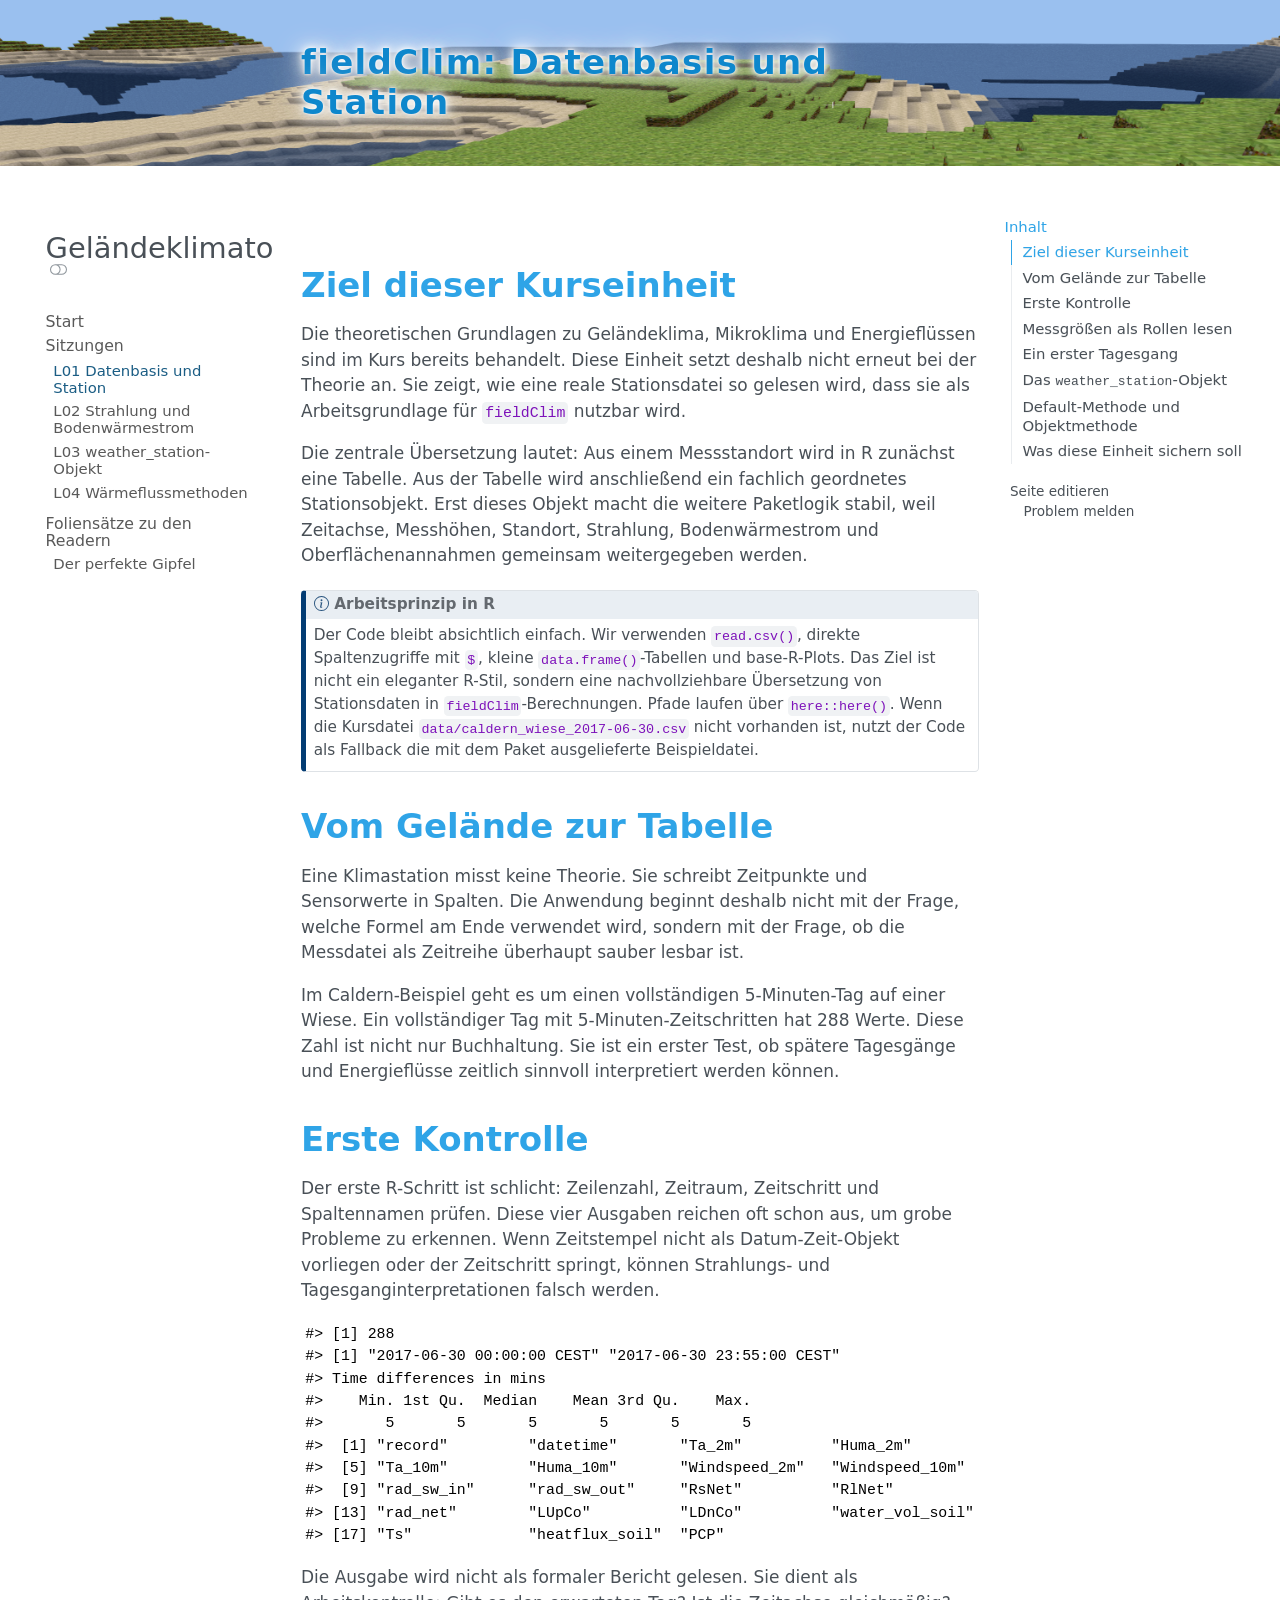
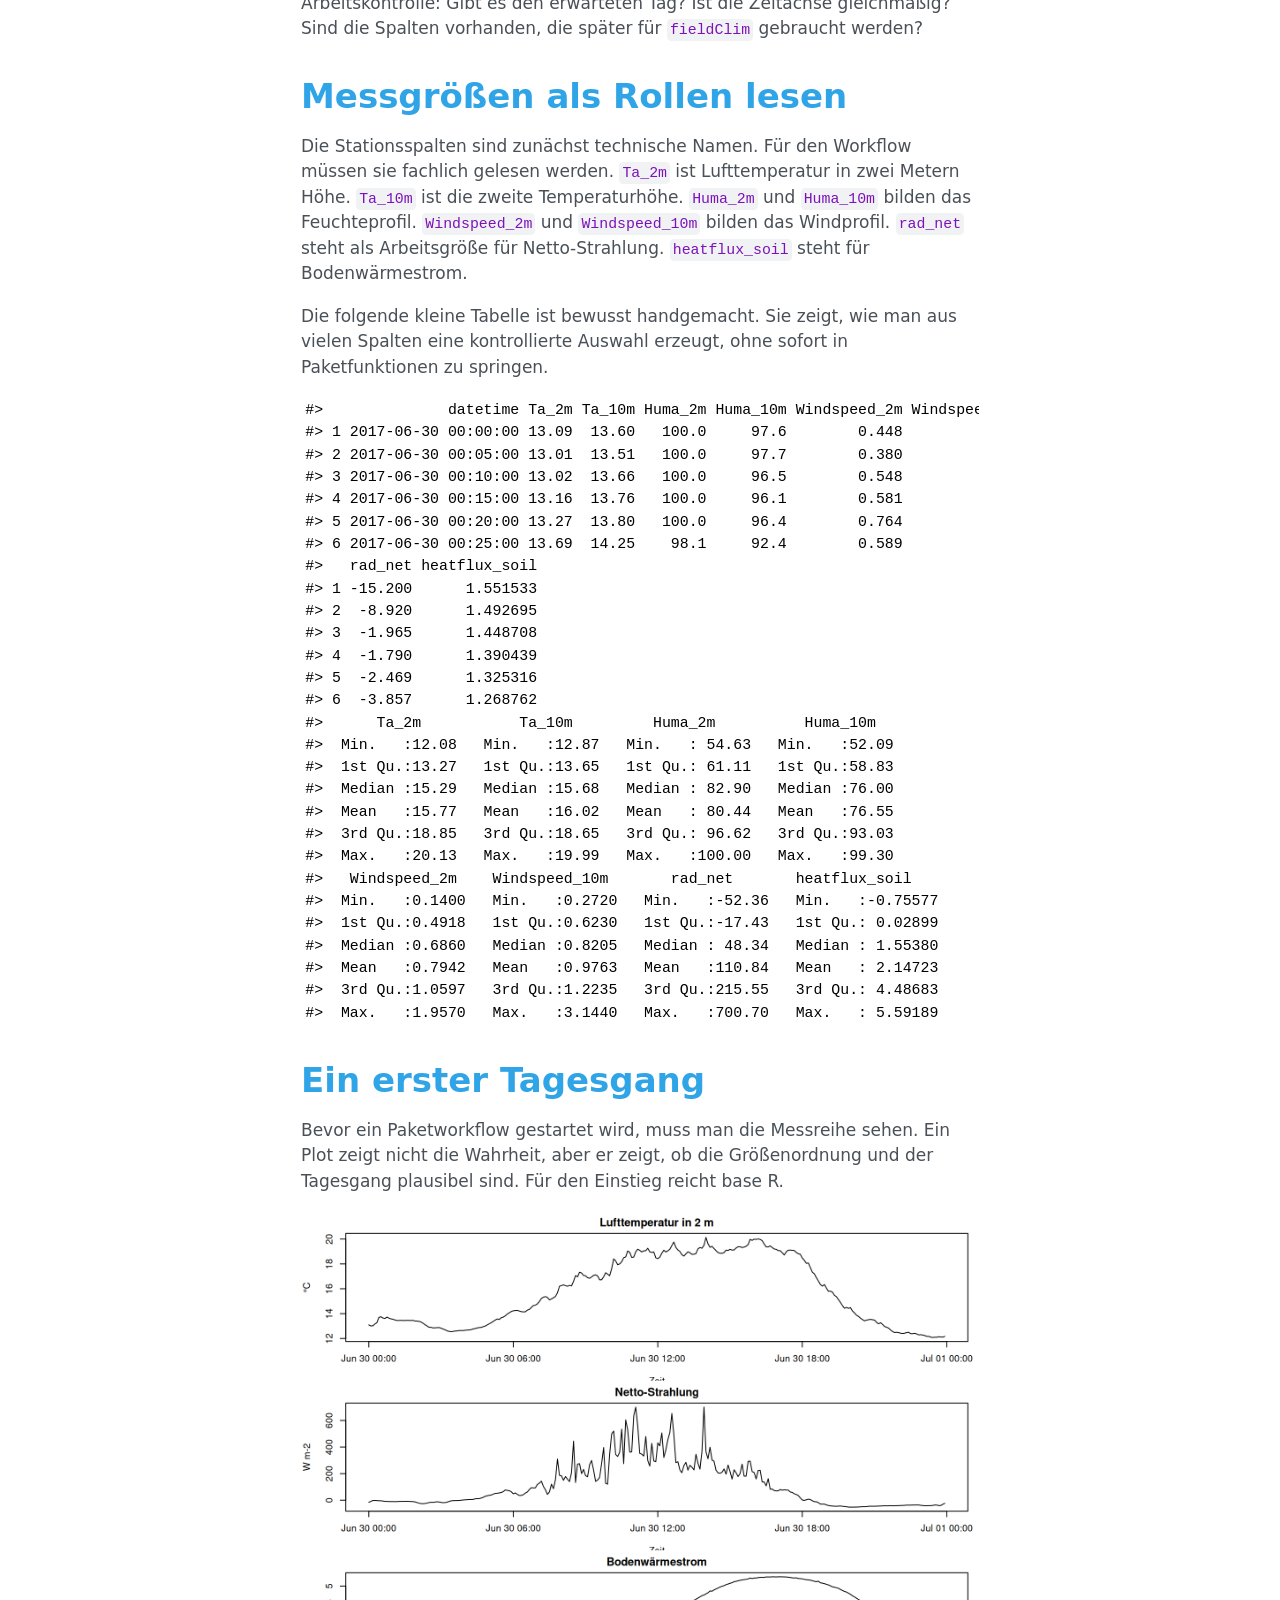
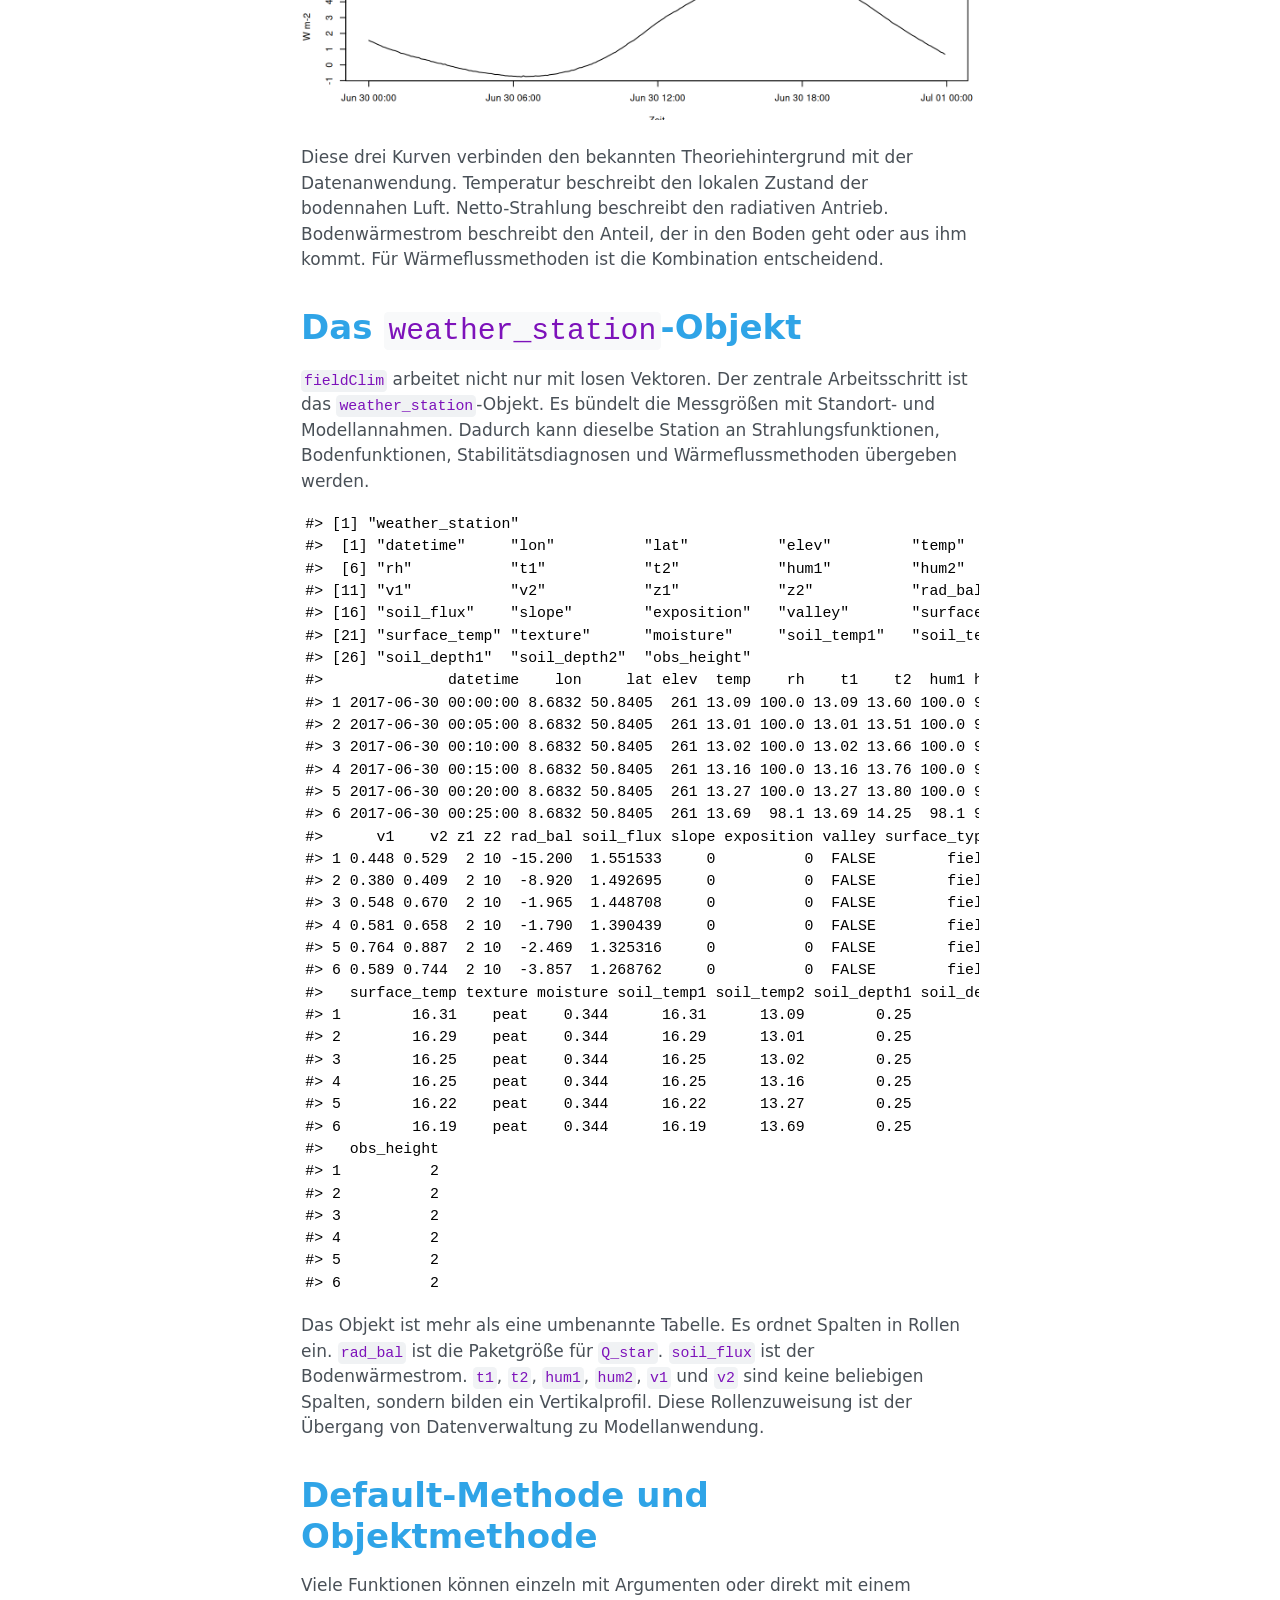
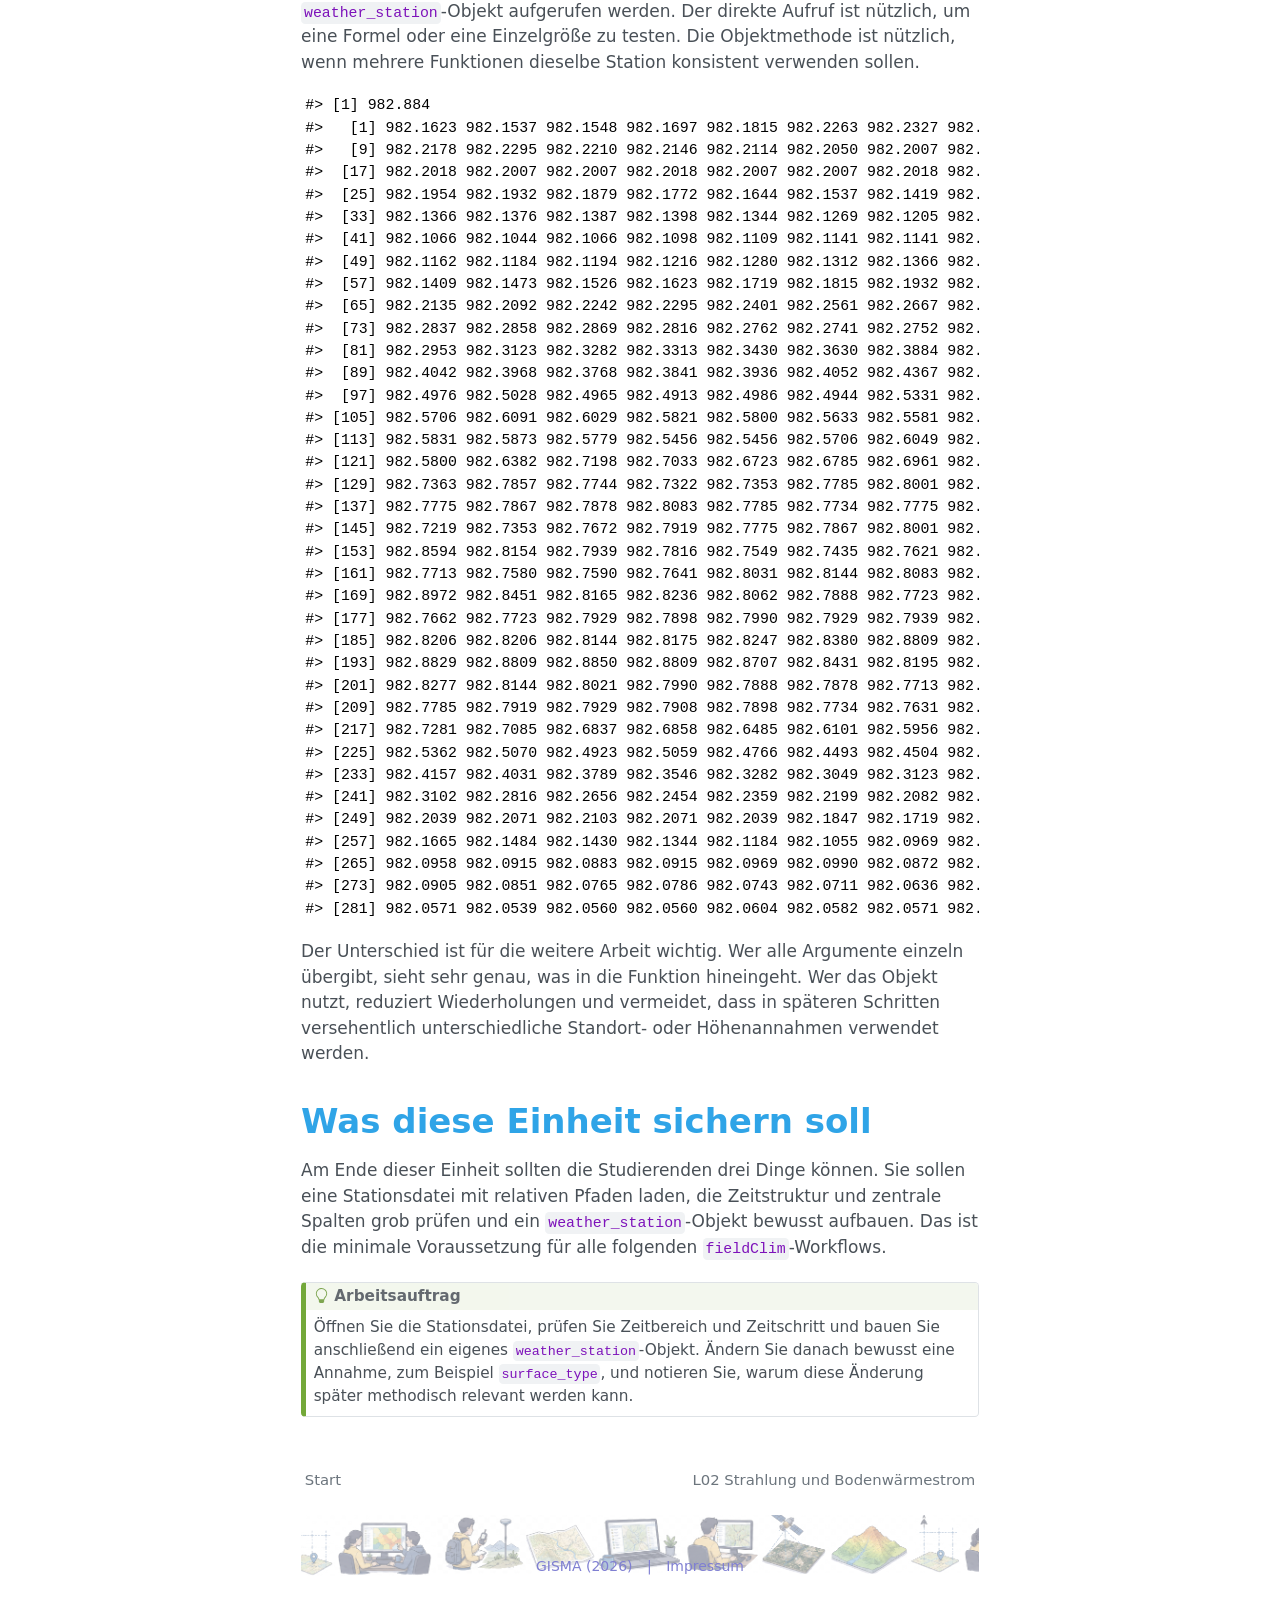
==== commit 246e76f7: "fixit init" ====
--- a/docs/unit01/L01_fieldclim_datenbasis_und_station.html
+++ b/docs/unit01/L01_fieldclim_datenbasis_und_station.html
@@ -24,11 +24,14 @@
 
 
 <script src="../site_libs/quarto-nav/quarto-nav.js"></script>
+<script src="../site_libs/quarto-nav/headroom.min.js"></script>
 <script src="../site_libs/clipboard/clipboard.min.js"></script>
 <script src="../site_libs/quarto-search/autocomplete.umd.js"></script>
 <script src="../site_libs/quarto-search/fuse.min.js"></script>
 <script src="../site_libs/quarto-search/quarto-search.js"></script>
 <meta name="quarto:offset" content="../">
+<link href="../unit01/L02_strahlung_bodenwaermestrom_datenpruefung.html" rel="next">
+<link href="../index.html" rel="prev">
 <link href="..//images/logo.png" rel="icon" type="image/png">
 <script src="../site_libs/quarto-html/quarto.js" type="module"></script>
 <script src="../site_libs/quarto-html/tabsets/tabsets.js" type="module"></script>
@@ -135,7 +138,7 @@
 <meta name="twitter:card" content="summary_large_image">
 </head>
 
-<body class="quarto-light"><script id="quarto-html-before-body" type="application/javascript">
+<body class="nav-sidebar floating quarto-light"><script id="quarto-html-before-body" type="application/javascript">
     const toggleBodyColorMode = (bsSheetEl) => {
       const mode = bsSheetEl.getAttribute("data-mode");
       const bodyEl = window.document.querySelector("body");
@@ -300,11 +303,23 @@
   </script>
 
 <div id="quarto-search-results"></div>
+  <header id="quarto-header" class="headroom fixed-top quarto-banner">
+  <nav class="quarto-secondary-nav">
+    <div class="container-fluid d-flex">
+      <button type="button" class="quarto-btn-toggle btn" data-bs-toggle="collapse" role="button" data-bs-target=".quarto-sidebar-collapse-item" aria-controls="quarto-sidebar" aria-expanded="false" aria-label="Seitenleiste umschalten" onclick="if (window.quartoToggleHeadroom) { window.quartoToggleHeadroom(); }">
+        <i class="bi bi-layout-text-sidebar-reverse"></i>
+      </button>
+        <a class="flex-grow-1 no-decor" role="navigation" data-bs-toggle="collapse" data-bs-target=".quarto-sidebar-collapse-item" aria-controls="quarto-sidebar" aria-expanded="false" aria-label="Seitenleiste umschalten" onclick="if (window.quartoToggleHeadroom) { window.quartoToggleHeadroom(); }">      
+          <h1 class="quarto-secondary-nav-title">fieldClim: Datenbasis und Station</h1>
+        </a>     
+    </div>
+  </nav>
+</header>
 <!-- content -->
 <header id="title-block-header" class="quarto-title-block default page-columns page-full">
   <div class="quarto-title-banner page-columns page-full">
     <div class="quarto-title column-body">
-      <h1 class="title">fieldClim: Datenbasis und Station</h1>
+      <h1 class="title d-none d-lg-block">fieldClim: Datenbasis und Station</h1>
                       </div>
   </div>
     
@@ -319,6 +334,79 @@
   
   </header><div id="quarto-content" class="quarto-container page-columns page-rows-contents page-layout-article">
 <!-- sidebar -->
+  <nav id="quarto-sidebar" class="sidebar collapse collapse-horizontal quarto-sidebar-collapse-item sidebar-navigation floating overflow-auto">
+    <div class="pt-lg-2 mt-2 text-left sidebar-header">
+    <div class="sidebar-title mb-0 py-0">
+      <a href="../">Geländeklimatologie</a> 
+        <div class="sidebar-tools-main">
+  <a href="" class="quarto-color-scheme-toggle quarto-navigation-tool  px-1" onclick="window.quartoToggleColorScheme(); return false;" title="Dunkelmodus umschalten"><i class="bi"></i></a>
+</div>
+    </div>
+      </div>
+    <div class="sidebar-menu-container"> 
+    <ul class="list-unstyled mt-1">
+        <li class="sidebar-item">
+  <div class="sidebar-item-container"> 
+  <a href="../index.html" class="sidebar-item-text sidebar-link">
+ <span class="menu-text">Start</span></a>
+  </div>
+</li>
+        <li class="sidebar-item sidebar-item-section">
+      <div class="sidebar-item-container"> 
+            <a class="sidebar-item-text sidebar-link text-start" data-bs-toggle="collapse" data-bs-target="#quarto-sidebar-section-1" role="navigation" aria-expanded="true">
+ <span class="menu-text">Sitzungen</span></a>
+          <a class="sidebar-item-toggle text-start" data-bs-toggle="collapse" data-bs-target="#quarto-sidebar-section-1" role="navigation" aria-expanded="true" aria-label="Abschnitt umschalten">
+            <i class="bi bi-chevron-right ms-2"></i>
+          </a> 
+      </div>
+      <ul id="quarto-sidebar-section-1" class="collapse list-unstyled sidebar-section depth1 show">  
+          <li class="sidebar-item">
+  <div class="sidebar-item-container"> 
+  <a href="../unit01/L01_fieldclim_datenbasis_und_station.html" class="sidebar-item-text sidebar-link active">
+ <span class="menu-text">L01 Datenbasis und Station</span></a>
+  </div>
+</li>
+          <li class="sidebar-item">
+  <div class="sidebar-item-container"> 
+  <a href="../unit01/L02_strahlung_bodenwaermestrom_datenpruefung.html" class="sidebar-item-text sidebar-link">
+ <span class="menu-text">L02 Strahlung und Bodenwärmestrom</span></a>
+  </div>
+</li>
+          <li class="sidebar-item">
+  <div class="sidebar-item-container"> 
+  <a href="../unit01/L03_weather_station_objekt_und_basisworkflow.html" class="sidebar-item-text sidebar-link">
+ <span class="menu-text">L03 weather_station-Objekt</span></a>
+  </div>
+</li>
+          <li class="sidebar-item">
+  <div class="sidebar-item-container"> 
+  <a href="../unit01/L04_waermeflussmethoden_mit_fieldclim.html" class="sidebar-item-text sidebar-link">
+ <span class="menu-text">L04 Wärmeflussmethoden</span></a>
+  </div>
+</li>
+      </ul>
+  </li>
+        <li class="sidebar-item sidebar-item-section">
+      <div class="sidebar-item-container"> 
+            <a class="sidebar-item-text sidebar-link text-start" data-bs-toggle="collapse" data-bs-target="#quarto-sidebar-section-2" role="navigation" aria-expanded="true">
+ <span class="menu-text">Foliensätze zu den Readern</span></a>
+          <a class="sidebar-item-toggle text-start" data-bs-toggle="collapse" data-bs-target="#quarto-sidebar-section-2" role="navigation" aria-expanded="true" aria-label="Abschnitt umschalten">
+            <i class="bi bi-chevron-right ms-2"></i>
+          </a> 
+      </div>
+      <ul id="quarto-sidebar-section-2" class="collapse list-unstyled sidebar-section depth1 show">  
+          <li class="sidebar-item">
+  <div class="sidebar-item-container"> 
+  <a href="../slides/perfekter_gipfel_gesamtrahmen.html" class="sidebar-item-text sidebar-link">
+ <span class="menu-text">Der perfekte Gipfel</span></a>
+  </div>
+</li>
+      </ul>
+  </li>
+    </ul>
+    </div>
+</nav>
+<div id="quarto-sidebar-glass" class="quarto-sidebar-collapse-item" data-bs-toggle="collapse" data-bs-target=".quarto-sidebar-collapse-item"></div>
 <!-- margin-sidebar -->
     <div id="quarto-margin-sidebar" class="sidebar margin-sidebar">
         <nav id="TOC" role="doc-toc" class="toc-active">
@@ -966,6 +1054,18 @@
     }
   });
   </script>
+<nav class="page-navigation">
+  <div class="nav-page nav-page-previous">
+      <a href="../index.html" class="pagination-link" aria-label="Start">
+        <i class="bi bi-arrow-left-short"></i> <span class="nav-page-text">Start</span>
+      </a>          
+  </div>
+  <div class="nav-page nav-page-next">
+      <a href="../unit01/L02_strahlung_bodenwaermestrom_datenpruefung.html" class="pagination-link" aria-label="L02 Strahlung und Bodenwärmestrom">
+        <span class="nav-page-text">L02 Strahlung und Bodenwärmestrom</span> <i class="bi bi-arrow-right-short"></i>
+      </a>
+  </div>
+</nav>
 </div> <!-- /content -->
 
 
